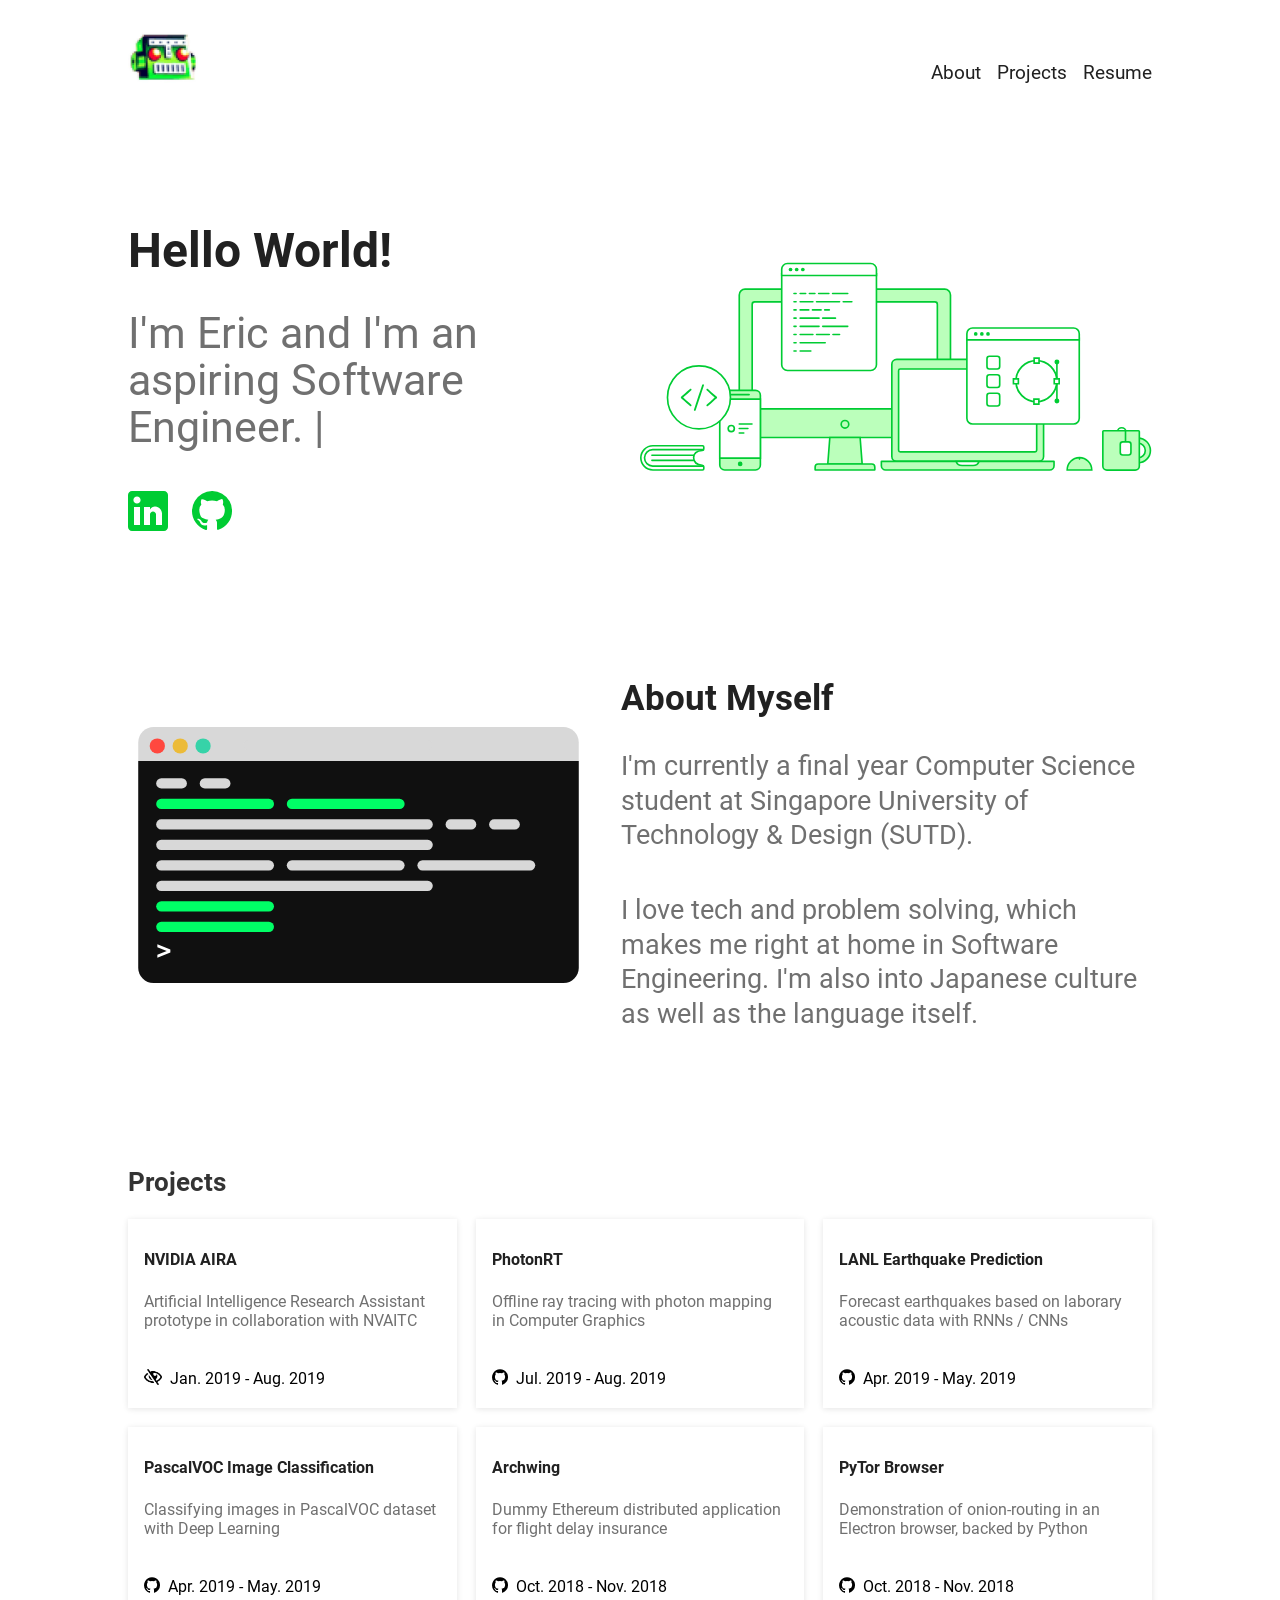
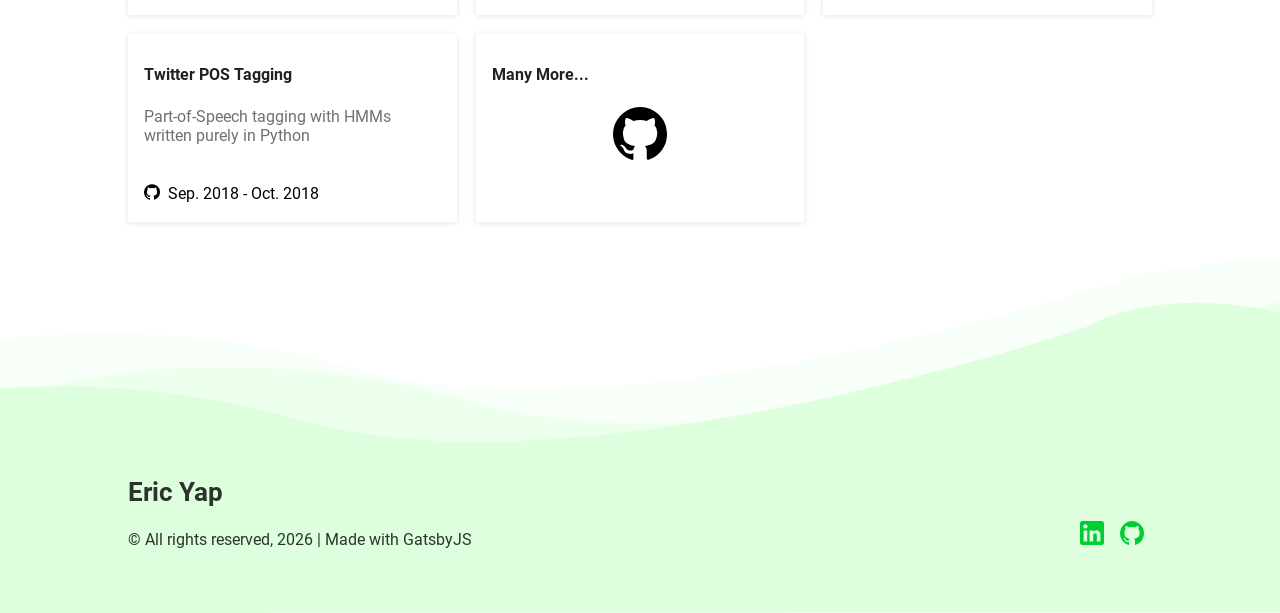
==== index.html @ ba94ebbd "Updates" ====
<!DOCTYPE html><html lang="en"><head><meta charSet="utf-8"/><meta http-equiv="x-ua-compatible" content="ie=edge"/><meta name="viewport" content="width=device-width, initial-scale=1, shrink-to-fit=no"/><style data-href="/commons.ebdae25c0e21c38cb0d7.css">@font-face{font-family:Roboto;font-style:normal;font-display:fallback;font-weight:400;src:url(/static/roboto-v18-latin-regular-68889c246da2739681c1065d15a1ab0b.eot);src:local("Roboto"),local("Roboto-Regular"),url(/static/roboto-v18-latin-regular-68889c246da2739681c1065d15a1ab0b.eot?#iefix) format("embedded-opentype"),url(/static/roboto-v18-latin-regular-5d4aeb4e5f5ef754e307d7ffaef688bd.woff2) format("woff2"),url(/static/roboto-v18-latin-regular-bafb105baeb22d965c70fe52ba6b49d9.woff) format("woff"),url(/static/roboto-v18-latin-regular-372d0cc3288fe8e97df49742baefce90.ttf) format("truetype"),url(/static/roboto-v18-latin-regular-8681f434273fd6a267b1a16a035c5f79.svg#Roboto) format("svg")}@font-face{font-family:Roboto;font-style:normal;font-display:fallback;font-weight:700;src:url(/static/roboto-v18-latin-700-376e0950b361fbd3b09508031f498de5.eot);src:local("Roboto Bold"),local("Roboto-Bold"),url(/static/roboto-v18-latin-700-376e0950b361fbd3b09508031f498de5.eot?#iefix) format("embedded-opentype"),url(/static/roboto-v18-latin-700-037d830416495def72b7881024c14b7b.woff2) format("woff2"),url(/static/roboto-v18-latin-700-cf6613d1adf490972c557a8e318e0868.woff) format("woff"),url(/static/roboto-v18-latin-700-cae5027f600d2a0d88ac309655618e31.ttf) format("truetype"),url(/static/roboto-v18-latin-700-57888be7f3e68a7050452ea3157cf4de.svg#Roboto) format("svg")}</style><meta name="generator" content="Gatsby 2.16.1"/><title data-react-helmet="true">ericywl | Eric Yap</title><meta data-react-helmet="true" name="description" content="Welcome to ericywl&#x27;s portfolio."/><meta data-react-helmet="true" property="og:title" content="ericywl"/><meta data-react-helmet="true" property="og:description" content="Welcome to ericywl&#x27;s portfolio."/><meta data-react-helmet="true" property="og:type" content="website"/><meta data-react-helmet="true" name="twitter:card" content="summary"/><meta data-react-helmet="true" name="twitter:creator" content="ericywl"/><meta data-react-helmet="true" name="twitter:title" content="ericywl"/><meta data-react-helmet="true" name="twitter:description" content="Welcome to ericywl&#x27;s portfolio."/><link rel="shortcut icon" href="/icons/icon-48x48.png?v=e09c8bf06130d2a897b3265abaf841e2"/><link rel="manifest" href="/manifest.webmanifest"/><meta name="theme-color" content="#663399"/><link rel="apple-touch-icon" sizes="48x48" href="/icons/icon-48x48.png?v=e09c8bf06130d2a897b3265abaf841e2"/><link rel="apple-touch-icon" sizes="72x72" href="/icons/icon-72x72.png?v=e09c8bf06130d2a897b3265abaf841e2"/><link rel="apple-touch-icon" sizes="96x96" href="/icons/icon-96x96.png?v=e09c8bf06130d2a897b3265abaf841e2"/><link rel="apple-touch-icon" sizes="144x144" href="/icons/icon-144x144.png?v=e09c8bf06130d2a897b3265abaf841e2"/><link rel="apple-touch-icon" sizes="192x192" href="/icons/icon-192x192.png?v=e09c8bf06130d2a897b3265abaf841e2"/><link rel="apple-touch-icon" sizes="256x256" href="/icons/icon-256x256.png?v=e09c8bf06130d2a897b3265abaf841e2"/><link rel="apple-touch-icon" sizes="384x384" href="/icons/icon-384x384.png?v=e09c8bf06130d2a897b3265abaf841e2"/><link rel="apple-touch-icon" sizes="512x512" href="/icons/icon-512x512.png?v=e09c8bf06130d2a897b3265abaf841e2"/><link as="script" rel="preload" href="/webpack-runtime-102d8278babadf389ff9.js"/><link as="script" rel="preload" href="/app-28540cb375fe91ca72fa.js"/><link as="script" rel="preload" href="/commons-8a5cb7ff3d4fff8e2d2b.js"/><link as="script" rel="preload" href="/component---src-pages-index-js-ff6c4811fb8a6acda4af.js"/><link as="fetch" rel="preload" href="/page-data/index/page-data.json" crossorigin="anonymous"/></head><body><noscript id="gatsby-noscript">This app works best with JavaScript enabled.</noscript><div id="___gatsby"><div style="outline:none" tabindex="-1" role="group" id="gatsby-focus-wrapper"><div class="sc-bwzfXH xQRDH"><div class="sc-bxivhb KOyPd sc-htpNat gcOxHz"><a aria-current="page" class="" href="/"><img src="/static/robot-072c850fa558d850d62f8fb6aac1b13a.png" width="70px" alt="Icon"/></a><div class="sc-bdVaJa dGfGoS"><a href="#about">About</a><a href="#projects">Projects</a><a href="/ericywl_resume.pdf" target="_blank" rel="noopener noreferrer">Resume</a></div></div></div><div class="sc-bxivhb KOyPd sc-htoDjs fQKOZM"><div class="sc-dnqmqq hFXwZc"><h1>Hello World<!-- -->!</h1><h4>I&#x27;m <!-- -->Eric<!-- --> and I&#x27;m <!-- -->an aspiring Software Engineer<!-- -->. <span>|</span></h4><div class="sc-gZMcBi bSTUcb"><a href="https://linkedin.com/in/ericywl" target="_blank" rel="noopener noreferrer"><img src="/icons/linkedin.svg" width="40" alt="LinkedIn"/></a><a href="https://github.com/ericywl" target="_blank" rel="noopener noreferrer"><img src="/icons/github.svg" width="40" alt="GitHub"/></a></div></div><div class="sc-iwsKbI kBGBwt"><img src="/static/hero-d9251480928434b900ad64a496071863.svg" alt="Hello World"/></div></div><div id="about" class="sc-bxivhb KOyPd sc-gqjmRU ekCFaj"><div class="sc-jTzLTM jkLWvF"><img src="[data-uri]" alt="About"/></div><div class="sc-VigVT eaJbfy"><h2>About Myself</h2><p id="0">I&#x27;m currently a final year Computer Science student at Singapore University of Technology &amp; Design (SUTD).</p><p id="1">I love tech and problem solving, which makes me right at home in Software Engineering. I&#x27;m also into Japanese culture as well as the language itself.</p></div></div><div id="projects" class="sc-bxivhb KOyPd sc-fjdhpX hUuZUE"><h2>Projects</h2><div class="sc-jzJRlG cdifBO"><div class="sc-cSHVUG kLfeyj"><div class="sc-kAzzGY hwAVDl"><div class="sc-chPdSV ihRsVJ"><h4>NVIDIA AIRA</h4><p>Artificial Intelligence Research Assistant prototype in collaboration with NVAITC</p></div><div class="sc-kgoBCf iblbUd"><div><img width="18px" height="16px" src="/static/slash-d069a7255528adf462497e4a15ea8e1b.png" alt="Not available"/><span>Jan. 2019 - Aug. 2019</span></div></div></div></div><a href="https://github.com/ericywl/ray-tracer" target="_blank" rel="noopener noreferrer" class="sc-cSHVUG kLfeyj"><div class="sc-kAzzGY hwAVDl"><div class="sc-chPdSV ihRsVJ"><h4>PhotonRT</h4><p>Offline ray tracing with photon mapping in Computer Graphics</p></div><div class="sc-kgoBCf iblbUd"><div><img width="16px" height="16px" src="[data-uri]" alt="PhotonRT"/><span>Jul. 2019 - Aug. 2019</span></div></div></div></a><a href="https://github.com/ericywl/lanl-gui" target="_blank" rel="noopener noreferrer" class="sc-cSHVUG kLfeyj"><div class="sc-kAzzGY hwAVDl"><div class="sc-chPdSV ihRsVJ"><h4>LANL Earthquake Prediction</h4><p>Forecast earthquakes based on laborary acoustic data with RNNs / CNNs</p></div><div class="sc-kgoBCf iblbUd"><div><img width="16px" height="16px" src="[data-uri]" alt="LANL Earthquake Prediction"/><span>Apr. 2019 - May. 2019</span></div></div></div></a><a href="https://github.com/ericywl/lanl-pred" target="_blank" rel="noopener noreferrer" class="sc-cSHVUG kLfeyj"><div class="sc-kAzzGY hwAVDl"><div class="sc-chPdSV ihRsVJ"><h4>PascalVOC Image Classification</h4><p>Classifying images in PascalVOC dataset with Deep Learning</p></div><div class="sc-kgoBCf iblbUd"><div><img width="16px" height="16px" src="[data-uri]" alt="PascalVOC Image Classification"/><span>Apr. 2019 - May. 2019</span></div></div></div></a><a href="https://github.com/causztic/archwing" target="_blank" rel="noopener noreferrer" class="sc-cSHVUG kLfeyj"><div class="sc-kAzzGY hwAVDl"><div class="sc-chPdSV ihRsVJ"><h4>Archwing</h4><p>Dummy Ethereum distributed application for flight delay insurance</p></div><div class="sc-kgoBCf iblbUd"><div><img width="16px" height="16px" src="[data-uri]" alt="Archwing"/><span>Oct. 2018 - Nov. 2018</span></div></div></div></a><a href="https://github.com/causztic/pytor-browser" target="_blank" rel="noopener noreferrer" class="sc-cSHVUG kLfeyj"><div class="sc-kAzzGY hwAVDl"><div class="sc-chPdSV ihRsVJ"><h4>PyTor Browser</h4><p>Demonstration of onion-routing in an Electron browser, backed by Python</p></div><div class="sc-kgoBCf iblbUd"><div><img width="16px" height="16px" src="[data-uri]" alt="PyTor Browser"/><span>Oct. 2018 - Nov. 2018</span></div></div></div></a><a href="https://github.com/ericywl/hmm-pos-tag" target="_blank" rel="noopener noreferrer" class="sc-cSHVUG kLfeyj"><div class="sc-kAzzGY hwAVDl"><div class="sc-chPdSV ihRsVJ"><h4>Twitter POS Tagging</h4><p>Part-of-Speech tagging with HMMs written purely in Python</p></div><div class="sc-kgoBCf iblbUd"><div><img width="16px" height="16px" src="[data-uri]" alt="Twitter POS Tagging"/><span>Sep. 2018 - Oct. 2018</span></div></div></div></a><a href="https://github.com/ericywl" target="_blank" rel="noopener noreferrer" class="sc-cSHVUG kLfeyj"><div class="sc-kAzzGY hwAVDl"><div class="sc-chPdSV ihRsVJ"><h4>Many More...</h4><div style="width:54px;margin:auto"><img src="[data-uri]" alt="Many more at GitHub"/></div></div></div></a></div></div><div class="sc-ifAKCX idFSpm"><div class="sc-bxivhb KOyPd sc-EHOje cnSYZS"><div class="sc-gzVnrw bVysae"><h2>Eric Yap</h2><span>© All rights reserved, <!-- -->2019<!-- --> | Made with GatsbyJS</span></div><div class="sc-bZQynM bGniFE"><a href="https://linkedin.com/in/ericywl" target="_blank" rel="noopener noreferrer"><img src="/icons/linkedin.svg" width="24" alt="LinkedIn"/></a><a href="https://github.com/ericywl" target="_blank" rel="noopener noreferrer"><img src="/icons/github.svg" width="24" alt="GitHub"/></a></div></div></div></div></div><script id="gatsby-script-loader">/*<![CDATA[*/window.pagePath="/";window.webpackCompilationHash="f2a9d0865bfe11e7599d";/*]]>*/</script><script id="gatsby-chunk-mapping">/*<![CDATA[*/window.___chunkMapping={"app":["/app-28540cb375fe91ca72fa.js"],"component---src-pages-404-js":["/component---src-pages-404-js-370c89fe91b42b465c22.js"],"component---src-pages-index-js":["/component---src-pages-index-js-ff6c4811fb8a6acda4af.js"]};/*]]>*/</script><script src="/component---src-pages-index-js-ff6c4811fb8a6acda4af.js" async=""></script><script src="/commons-8a5cb7ff3d4fff8e2d2b.js" async=""></script><script src="/app-28540cb375fe91ca72fa.js" async=""></script><script src="/webpack-runtime-102d8278babadf389ff9.js" async=""></script></body></html>
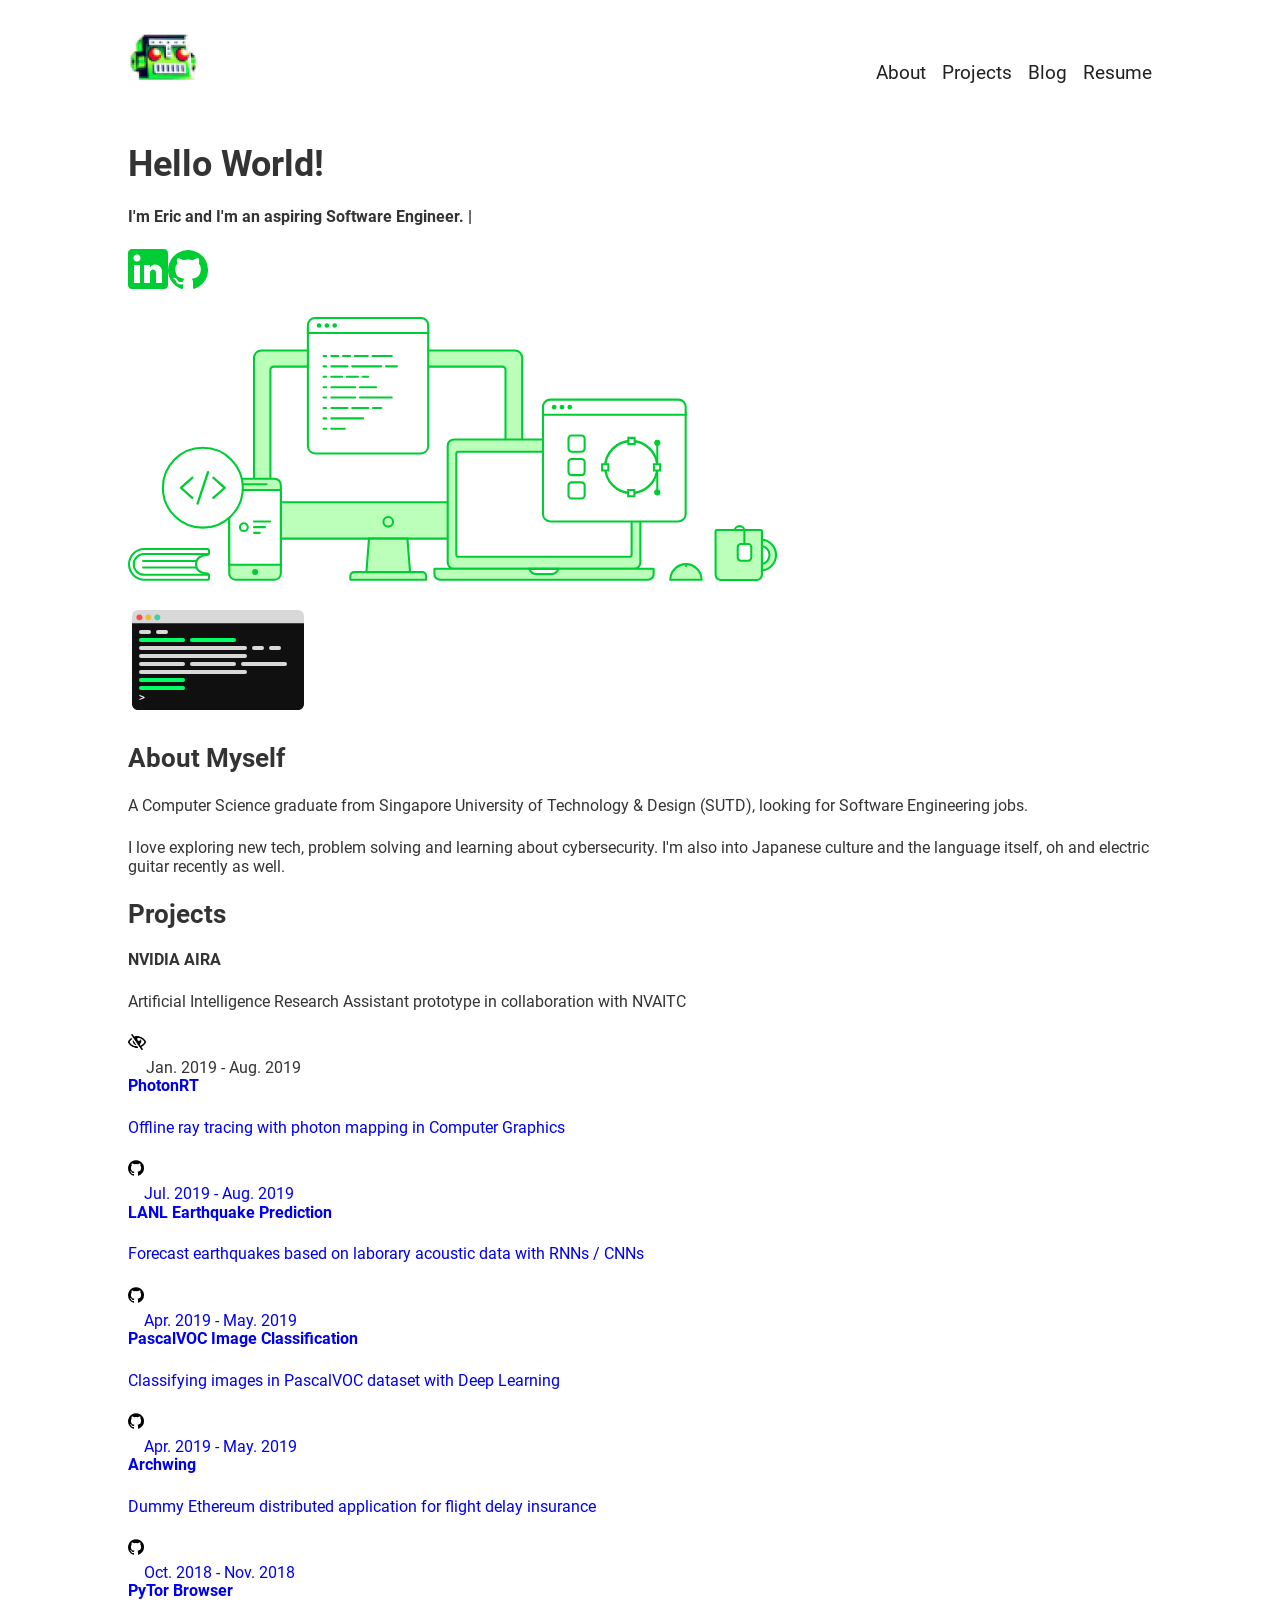
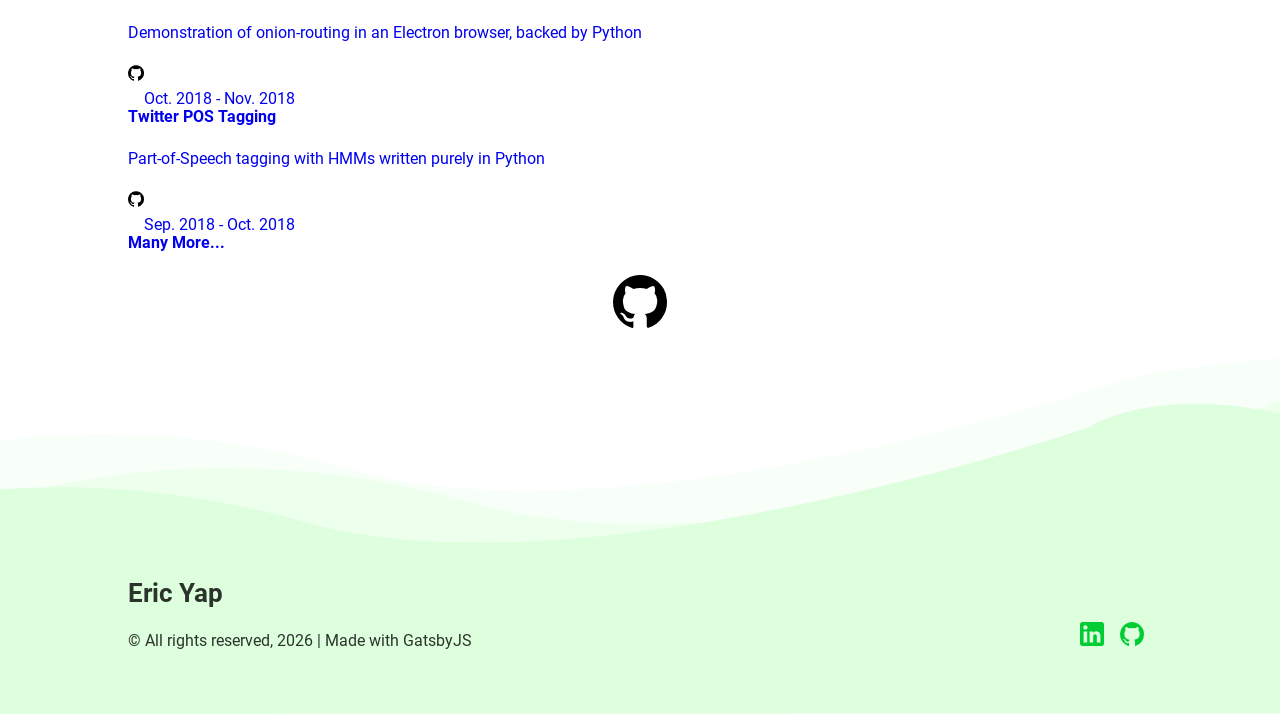
==== commit 736c855c: "Updates" ====
--- a/index.html
+++ b/index.html
@@ -1 +1 @@
-<!DOCTYPE html><html lang="en"><head><meta charSet="utf-8"/><meta http-equiv="x-ua-compatible" content="ie=edge"/><meta name="viewport" content="width=device-width, initial-scale=1, shrink-to-fit=no"/><style data-href="/commons.ebdae25c0e21c38cb0d7.css">@font-face{font-family:Roboto;font-style:normal;font-display:fallback;font-weight:400;src:url(/static/roboto-v18-latin-regular-68889c246da2739681c1065d15a1ab0b.eot);src:local("Roboto"),local("Roboto-Regular"),url(/static/roboto-v18-latin-regular-68889c246da2739681c1065d15a1ab0b.eot?#iefix) format("embedded-opentype"),url(/static/roboto-v18-latin-regular-5d4aeb4e5f5ef754e307d7ffaef688bd.woff2) format("woff2"),url(/static/roboto-v18-latin-regular-bafb105baeb22d965c70fe52ba6b49d9.woff) format("woff"),url(/static/roboto-v18-latin-regular-372d0cc3288fe8e97df49742baefce90.ttf) format("truetype"),url(/static/roboto-v18-latin-regular-8681f434273fd6a267b1a16a035c5f79.svg#Roboto) format("svg")}@font-face{font-family:Roboto;font-style:normal;font-display:fallback;font-weight:700;src:url(/static/roboto-v18-latin-700-376e0950b361fbd3b09508031f498de5.eot);src:local("Roboto Bold"),local("Roboto-Bold"),url(/static/roboto-v18-latin-700-376e0950b361fbd3b09508031f498de5.eot?#iefix) format("embedded-opentype"),url(/static/roboto-v18-latin-700-037d830416495def72b7881024c14b7b.woff2) format("woff2"),url(/static/roboto-v18-latin-700-cf6613d1adf490972c557a8e318e0868.woff) format("woff"),url(/static/roboto-v18-latin-700-cae5027f600d2a0d88ac309655618e31.ttf) format("truetype"),url(/static/roboto-v18-latin-700-57888be7f3e68a7050452ea3157cf4de.svg#Roboto) format("svg")}</style><meta name="generator" content="Gatsby 2.16.1"/><title data-react-helmet="true">ericywl | Eric Yap</title><meta data-react-helmet="true" name="description" content="Welcome to ericywl&#x27;s portfolio."/><meta data-react-helmet="true" property="og:title" content="ericywl"/><meta data-react-helmet="true" property="og:description" content="Welcome to ericywl&#x27;s portfolio."/><meta data-react-helmet="true" property="og:type" content="website"/><meta data-react-helmet="true" name="twitter:card" content="summary"/><meta data-react-helmet="true" name="twitter:creator" content="ericywl"/><meta data-react-helmet="true" name="twitter:title" content="ericywl"/><meta data-react-helmet="true" name="twitter:description" content="Welcome to ericywl&#x27;s portfolio."/><link rel="shortcut icon" href="/icons/icon-48x48.png?v=e09c8bf06130d2a897b3265abaf841e2"/><link rel="manifest" href="/manifest.webmanifest"/><meta name="theme-color" content="#663399"/><link rel="apple-touch-icon" sizes="48x48" href="/icons/icon-48x48.png?v=e09c8bf06130d2a897b3265abaf841e2"/><link rel="apple-touch-icon" sizes="72x72" href="/icons/icon-72x72.png?v=e09c8bf06130d2a897b3265abaf841e2"/><link rel="apple-touch-icon" sizes="96x96" href="/icons/icon-96x96.png?v=e09c8bf06130d2a897b3265abaf841e2"/><link rel="apple-touch-icon" sizes="144x144" href="/icons/icon-144x144.png?v=e09c8bf06130d2a897b3265abaf841e2"/><link rel="apple-touch-icon" sizes="192x192" href="/icons/icon-192x192.png?v=e09c8bf06130d2a897b3265abaf841e2"/><link rel="apple-touch-icon" sizes="256x256" href="/icons/icon-256x256.png?v=e09c8bf06130d2a897b3265abaf841e2"/><link rel="apple-touch-icon" sizes="384x384" href="/icons/icon-384x384.png?v=e09c8bf06130d2a897b3265abaf841e2"/><link rel="apple-touch-icon" sizes="512x512" href="/icons/icon-512x512.png?v=e09c8bf06130d2a897b3265abaf841e2"/><link as="script" rel="preload" href="/webpack-runtime-102d8278babadf389ff9.js"/><link as="script" rel="preload" href="/app-28540cb375fe91ca72fa.js"/><link as="script" rel="preload" href="/commons-8a5cb7ff3d4fff8e2d2b.js"/><link as="script" rel="preload" href="/component---src-pages-index-js-ff6c4811fb8a6acda4af.js"/><link as="fetch" rel="preload" href="/page-data/index/page-data.json" crossorigin="anonymous"/></head><body><noscript id="gatsby-noscript">This app works best with JavaScript enabled.</noscript><div id="___gatsby"><div style="outline:none" tabindex="-1" role="group" id="gatsby-focus-wrapper"><div class="sc-bwzfXH xQRDH"><div class="sc-bxivhb KOyPd sc-htpNat gcOxHz"><a aria-current="page" class="" href="/"><img src="/static/robot-072c850fa558d850d62f8fb6aac1b13a.png" width="70px" alt="Icon"/></a><div class="sc-bdVaJa dGfGoS"><a href="#about">About</a><a href="#projects">Projects</a><a href="/ericywl_resume.pdf" target="_blank" rel="noopener noreferrer">Resume</a></div></div></div><div class="sc-bxivhb KOyPd sc-htoDjs fQKOZM"><div class="sc-dnqmqq hFXwZc"><h1>Hello World<!-- -->!</h1><h4>I&#x27;m <!-- -->Eric<!-- --> and I&#x27;m <!-- -->an aspiring Software Engineer<!-- -->. <span>|</span></h4><div class="sc-gZMcBi bSTUcb"><a href="https://linkedin.com/in/ericywl" target="_blank" rel="noopener noreferrer"><img src="/icons/linkedin.svg" width="40" alt="LinkedIn"/></a><a href="https://github.com/ericywl" target="_blank" rel="noopener noreferrer"><img src="/icons/github.svg" width="40" alt="GitHub"/></a></div></div><div class="sc-iwsKbI kBGBwt"><img src="/static/hero-d9251480928434b900ad64a496071863.svg" alt="Hello World"/></div></div><div id="about" class="sc-bxivhb KOyPd sc-gqjmRU ekCFaj"><div class="sc-jTzLTM jkLWvF"><img src="[data-uri]" alt="About"/></div><div class="sc-VigVT eaJbfy"><h2>About Myself</h2><p id="0">I&#x27;m currently a final year Computer Science student at Singapore University of Technology &amp; Design (SUTD).</p><p id="1">I love tech and problem solving, which makes me right at home in Software Engineering. I&#x27;m also into Japanese culture as well as the language itself.</p></div></div><div id="projects" class="sc-bxivhb KOyPd sc-fjdhpX hUuZUE"><h2>Projects</h2><div class="sc-jzJRlG cdifBO"><div class="sc-cSHVUG kLfeyj"><div class="sc-kAzzGY hwAVDl"><div class="sc-chPdSV ihRsVJ"><h4>NVIDIA AIRA</h4><p>Artificial Intelligence Research Assistant prototype in collaboration with NVAITC</p></div><div class="sc-kgoBCf iblbUd"><div><img width="18px" height="16px" src="/static/slash-d069a7255528adf462497e4a15ea8e1b.png" alt="Not available"/><span>Jan. 2019 - Aug. 2019</span></div></div></div></div><a href="https://github.com/ericywl/ray-tracer" target="_blank" rel="noopener noreferrer" class="sc-cSHVUG kLfeyj"><div class="sc-kAzzGY hwAVDl"><div class="sc-chPdSV ihRsVJ"><h4>PhotonRT</h4><p>Offline ray tracing with photon mapping in Computer Graphics</p></div><div class="sc-kgoBCf iblbUd"><div><img width="16px" height="16px" src="[data-uri]" alt="PhotonRT"/><span>Jul. 2019 - Aug. 2019</span></div></div></div></a><a href="https://github.com/ericywl/lanl-gui" target="_blank" rel="noopener noreferrer" class="sc-cSHVUG kLfeyj"><div class="sc-kAzzGY hwAVDl"><div class="sc-chPdSV ihRsVJ"><h4>LANL Earthquake Prediction</h4><p>Forecast earthquakes based on laborary acoustic data with RNNs / CNNs</p></div><div class="sc-kgoBCf iblbUd"><div><img width="16px" height="16px" src="[data-uri]" alt="LANL Earthquake Prediction"/><span>Apr. 2019 - May. 2019</span></div></div></div></a><a href="https://github.com/ericywl/lanl-pred" target="_blank" rel="noopener noreferrer" class="sc-cSHVUG kLfeyj"><div class="sc-kAzzGY hwAVDl"><div class="sc-chPdSV ihRsVJ"><h4>PascalVOC Image Classification</h4><p>Classifying images in PascalVOC dataset with Deep Learning</p></div><div class="sc-kgoBCf iblbUd"><div><img width="16px" height="16px" src="[data-uri]" alt="PascalVOC Image Classification"/><span>Apr. 2019 - May. 2019</span></div></div></div></a><a href="https://github.com/causztic/archwing" target="_blank" rel="noopener noreferrer" class="sc-cSHVUG kLfeyj"><div class="sc-kAzzGY hwAVDl"><div class="sc-chPdSV ihRsVJ"><h4>Archwing</h4><p>Dummy Ethereum distributed application for flight delay insurance</p></div><div class="sc-kgoBCf iblbUd"><div><img width="16px" height="16px" src="[data-uri]" alt="Archwing"/><span>Oct. 2018 - Nov. 2018</span></div></div></div></a><a href="https://github.com/causztic/pytor-browser" target="_blank" rel="noopener noreferrer" class="sc-cSHVUG kLfeyj"><div class="sc-kAzzGY hwAVDl"><div class="sc-chPdSV ihRsVJ"><h4>PyTor Browser</h4><p>Demonstration of onion-routing in an Electron browser, backed by Python</p></div><div class="sc-kgoBCf iblbUd"><div><img width="16px" height="16px" src="[data-uri]" alt="PyTor Browser"/><span>Oct. 2018 - Nov. 2018</span></div></div></div></a><a href="https://github.com/ericywl/hmm-pos-tag" target="_blank" rel="noopener noreferrer" class="sc-cSHVUG kLfeyj"><div class="sc-kAzzGY hwAVDl"><div class="sc-chPdSV ihRsVJ"><h4>Twitter POS Tagging</h4><p>Part-of-Speech tagging with HMMs written purely in Python</p></div><div class="sc-kgoBCf iblbUd"><div><img width="16px" height="16px" src="[data-uri]" alt="Twitter POS Tagging"/><span>Sep. 2018 - Oct. 2018</span></div></div></div></a><a href="https://github.com/ericywl" target="_blank" rel="noopener noreferrer" class="sc-cSHVUG kLfeyj"><div class="sc-kAzzGY hwAVDl"><div class="sc-chPdSV ihRsVJ"><h4>Many More...</h4><div style="width:54px;margin:auto"><img src="[data-uri]" alt="Many more at GitHub"/></div></div></div></a></div></div><div class="sc-ifAKCX idFSpm"><div class="sc-bxivhb KOyPd sc-EHOje cnSYZS"><div class="sc-gzVnrw bVysae"><h2>Eric Yap</h2><span>© All rights reserved, <!-- -->2019<!-- --> | Made with GatsbyJS</span></div><div class="sc-bZQynM bGniFE"><a href="https://linkedin.com/in/ericywl" target="_blank" rel="noopener noreferrer"><img src="/icons/linkedin.svg" width="24" alt="LinkedIn"/></a><a href="https://github.com/ericywl" target="_blank" rel="noopener noreferrer"><img src="/icons/github.svg" width="24" alt="GitHub"/></a></div></div></div></div></div><script id="gatsby-script-loader">/*<![CDATA[*/window.pagePath="/";window.webpackCompilationHash="f2a9d0865bfe11e7599d";/*]]>*/</script><script id="gatsby-chunk-mapping">/*<![CDATA[*/window.___chunkMapping={"app":["/app-28540cb375fe91ca72fa.js"],"component---src-pages-404-js":["/component---src-pages-404-js-370c89fe91b42b465c22.js"],"component---src-pages-index-js":["/component---src-pages-index-js-ff6c4811fb8a6acda4af.js"]};/*]]>*/</script><script src="/component---src-pages-index-js-ff6c4811fb8a6acda4af.js" async=""></script><script src="/commons-8a5cb7ff3d4fff8e2d2b.js" async=""></script><script src="/app-28540cb375fe91ca72fa.js" async=""></script><script src="/webpack-runtime-102d8278babadf389ff9.js" async=""></script></body></html>+<!DOCTYPE html><html lang="en"><head><meta charSet="utf-8"/><meta http-equiv="x-ua-compatible" content="ie=edge"/><meta name="viewport" content="width=device-width, initial-scale=1, shrink-to-fit=no"/><style data-href="/commons.ebdae25c0e21c38cb0d7.css">@font-face{font-family:Roboto;font-style:normal;font-display:fallback;font-weight:400;src:url(/static/roboto-v18-latin-regular-68889c246da2739681c1065d15a1ab0b.eot);src:local("Roboto"),local("Roboto-Regular"),url(/static/roboto-v18-latin-regular-68889c246da2739681c1065d15a1ab0b.eot?#iefix) format("embedded-opentype"),url(/static/roboto-v18-latin-regular-5d4aeb4e5f5ef754e307d7ffaef688bd.woff2) format("woff2"),url(/static/roboto-v18-latin-regular-bafb105baeb22d965c70fe52ba6b49d9.woff) format("woff"),url(/static/roboto-v18-latin-regular-372d0cc3288fe8e97df49742baefce90.ttf) format("truetype"),url(/static/roboto-v18-latin-regular-8681f434273fd6a267b1a16a035c5f79.svg#Roboto) format("svg")}@font-face{font-family:Roboto;font-style:normal;font-display:fallback;font-weight:700;src:url(/static/roboto-v18-latin-700-376e0950b361fbd3b09508031f498de5.eot);src:local("Roboto Bold"),local("Roboto-Bold"),url(/static/roboto-v18-latin-700-376e0950b361fbd3b09508031f498de5.eot?#iefix) format("embedded-opentype"),url(/static/roboto-v18-latin-700-037d830416495def72b7881024c14b7b.woff2) format("woff2"),url(/static/roboto-v18-latin-700-cf6613d1adf490972c557a8e318e0868.woff) format("woff"),url(/static/roboto-v18-latin-700-cae5027f600d2a0d88ac309655618e31.ttf) format("truetype"),url(/static/roboto-v18-latin-700-57888be7f3e68a7050452ea3157cf4de.svg#Roboto) format("svg")}</style><meta name="generator" content="Gatsby 2.16.1"/><title data-react-helmet="true">ericywl | Eric Yap</title><meta data-react-helmet="true" name="description" content="Welcome to ericywl&#x27;s portfolio."/><meta data-react-helmet="true" property="og:title" content="ericywl"/><meta data-react-helmet="true" property="og:description" content="Welcome to ericywl&#x27;s portfolio."/><meta data-react-helmet="true" property="og:type" content="website"/><meta data-react-helmet="true" name="twitter:card" content="summary"/><meta data-react-helmet="true" name="twitter:creator" content="ericywl"/><meta data-react-helmet="true" name="twitter:title" content="ericywl"/><meta data-react-helmet="true" name="twitter:description" content="Welcome to ericywl&#x27;s portfolio."/><link rel="shortcut icon" href="/icons/icon-48x48.png?v=e09c8bf06130d2a897b3265abaf841e2"/><link rel="manifest" href="/manifest.webmanifest"/><meta name="theme-color" content="#663399"/><link rel="apple-touch-icon" sizes="48x48" href="/icons/icon-48x48.png?v=e09c8bf06130d2a897b3265abaf841e2"/><link rel="apple-touch-icon" sizes="72x72" href="/icons/icon-72x72.png?v=e09c8bf06130d2a897b3265abaf841e2"/><link rel="apple-touch-icon" sizes="96x96" href="/icons/icon-96x96.png?v=e09c8bf06130d2a897b3265abaf841e2"/><link rel="apple-touch-icon" sizes="144x144" href="/icons/icon-144x144.png?v=e09c8bf06130d2a897b3265abaf841e2"/><link rel="apple-touch-icon" sizes="192x192" href="/icons/icon-192x192.png?v=e09c8bf06130d2a897b3265abaf841e2"/><link rel="apple-touch-icon" sizes="256x256" href="/icons/icon-256x256.png?v=e09c8bf06130d2a897b3265abaf841e2"/><link rel="apple-touch-icon" sizes="384x384" href="/icons/icon-384x384.png?v=e09c8bf06130d2a897b3265abaf841e2"/><link rel="apple-touch-icon" sizes="512x512" href="/icons/icon-512x512.png?v=e09c8bf06130d2a897b3265abaf841e2"/><link as="script" rel="preload" href="/webpack-runtime-927fa73fde6980d88a53.js"/><link as="script" rel="preload" href="/app-06906fc20196cdff2e8d.js"/><link as="script" rel="preload" href="/commons-757e940ae94d4e9a2395.js"/><link as="script" rel="preload" href="/component---src-pages-index-js-26c7d4dc5f1e0b84ba21.js"/><link as="fetch" rel="preload" href="/page-data/index/page-data.json" crossorigin="anonymous"/></head><body><noscript id="gatsby-noscript">This app works best with JavaScript enabled.</noscript><div id="___gatsby"><div style="outline:none" tabindex="-1" role="group" id="gatsby-focus-wrapper"><div class="sc-bdVaJa hCWfrK"><div class="sc-htpNat byqpMq"><div class="sc-ifAKCX hvYbZO sc-bxivhb hkbWSW"><a aria-current="page" class="" href="/"><img src="/static/robot-072c850fa558d850d62f8fb6aac1b13a.png" width="70px" alt="Icon"/></a><div class="sc-bwzfXH hrnKiS"><a href="#about">About</a><a href="#projects">Projects</a><a href="/blog">Blog</a><a href="/ericywl_resume.pdf" target="_blank" rel="noopener noreferrer">Resume</a></div></div></div><div class="sc-ifAKCX hvYbZO sc-fjdhpX dUVBnH"><div class="sc-jzJRlG XeaLe"><h1>Hello World<!-- -->!</h1><h4>I&#x27;m <!-- -->Eric<!-- --> and I&#x27;m <!-- -->an aspiring Software Engineer<!-- -->. <span>|</span></h4><div class="sc-kAzzGY glniGM"><a href="https://linkedin.com/in/ericywl" target="_blank" rel="noopener noreferrer"><img src="/icons/linkedin.svg" width="40" alt="LinkedIn"/></a><a href="https://github.com/ericywl" target="_blank" rel="noopener noreferrer"><img src="/icons/github.svg" width="40" alt="GitHub"/></a></div></div><div class="sc-cSHVUG hfFcrz"><img src="/static/hero-d9251480928434b900ad64a496071863.svg" alt="Hello World"/></div></div><div id="about" class="sc-ifAKCX hvYbZO sc-chPdSV eEIuIS"><div class="sc-kGXeez Mhkfo"><img src="[data-uri]" alt="About"/></div><div class="sc-kgoBCf eiykSl"><h2>About Myself</h2><p id="0">A Computer Science graduate from Singapore University of Technology &amp; Design (SUTD), looking for Software Engineering jobs.</p><p id="1">I love exploring new tech, problem solving and learning about cybersecurity. I&#x27;m also into Japanese culture and the language itself, oh and electric guitar recently as well.</p></div></div><div id="projects" class="sc-ifAKCX hvYbZO sc-kpOJdX cwshos"><h2>Projects</h2><div class="sc-dxgOiQ gsAuPr"><div class="sc-ckVGcZ eMWVQg"><div class="sc-jKJlTe gUbsYb"><div class="sc-eNQAEJ cLYxXI"><h4>NVIDIA AIRA</h4><p>Artificial Intelligence Research Assistant prototype in collaboration with NVAITC</p></div><div class="sc-hMqMXs cDKbvf"><div><img width="18px" height="16px" src="/static/slash-d069a7255528adf462497e4a15ea8e1b.png" alt="Not available"/><span>Jan. 2019 - Aug. 2019</span></div></div></div></div><a href="https://github.com/ericywl/ray-tracer" target="_blank" rel="noopener noreferrer" class="sc-ckVGcZ eMWVQg"><div class="sc-jKJlTe gUbsYb"><div class="sc-eNQAEJ cLYxXI"><h4>PhotonRT</h4><p>Offline ray tracing with photon mapping in Computer Graphics</p></div><div class="sc-hMqMXs cDKbvf"><div><img width="16px" height="16px" src="[data-uri]" alt="PhotonRT"/><span>Jul. 2019 - Aug. 2019</span></div></div></div></a><a href="https://github.com/ericywl/lanl-gui" target="_blank" rel="noopener noreferrer" class="sc-ckVGcZ eMWVQg"><div class="sc-jKJlTe gUbsYb"><div class="sc-eNQAEJ cLYxXI"><h4>LANL Earthquake Prediction</h4><p>Forecast earthquakes based on laborary acoustic data with RNNs / CNNs</p></div><div class="sc-hMqMXs cDKbvf"><div><img width="16px" height="16px" src="[data-uri]" alt="LANL Earthquake Prediction"/><span>Apr. 2019 - May. 2019</span></div></div></div></a><a href="https://github.com/ericywl/lanl-pred" target="_blank" rel="noopener noreferrer" class="sc-ckVGcZ eMWVQg"><div class="sc-jKJlTe gUbsYb"><div class="sc-eNQAEJ cLYxXI"><h4>PascalVOC Image Classification</h4><p>Classifying images in PascalVOC dataset with Deep Learning</p></div><div class="sc-hMqMXs cDKbvf"><div><img width="16px" height="16px" src="[data-uri]" alt="PascalVOC Image Classification"/><span>Apr. 2019 - May. 2019</span></div></div></div></a><a href="https://github.com/causztic/archwing" target="_blank" rel="noopener noreferrer" class="sc-ckVGcZ eMWVQg"><div class="sc-jKJlTe gUbsYb"><div class="sc-eNQAEJ cLYxXI"><h4>Archwing</h4><p>Dummy Ethereum distributed application for flight delay insurance</p></div><div class="sc-hMqMXs cDKbvf"><div><img width="16px" height="16px" src="[data-uri]" alt="Archwing"/><span>Oct. 2018 - Nov. 2018</span></div></div></div></a><a href="https://github.com/causztic/pytor-browser" target="_blank" rel="noopener noreferrer" class="sc-ckVGcZ eMWVQg"><div class="sc-jKJlTe gUbsYb"><div class="sc-eNQAEJ cLYxXI"><h4>PyTor Browser</h4><p>Demonstration of onion-routing in an Electron browser, backed by Python</p></div><div class="sc-hMqMXs cDKbvf"><div><img width="16px" height="16px" src="[data-uri]" alt="PyTor Browser"/><span>Oct. 2018 - Nov. 2018</span></div></div></div></a><a href="https://github.com/ericywl/hmm-pos-tag" target="_blank" rel="noopener noreferrer" class="sc-ckVGcZ eMWVQg"><div class="sc-jKJlTe gUbsYb"><div class="sc-eNQAEJ cLYxXI"><h4>Twitter POS Tagging</h4><p>Part-of-Speech tagging with HMMs written purely in Python</p></div><div class="sc-hMqMXs cDKbvf"><div><img width="16px" height="16px" src="[data-uri]" alt="Twitter POS Tagging"/><span>Sep. 2018 - Oct. 2018</span></div></div></div></a><a href="https://github.com/ericywl" target="_blank" rel="noopener noreferrer" class="sc-ckVGcZ eMWVQg"><div class="sc-jKJlTe gUbsYb"><div class="sc-eNQAEJ cLYxXI"><h4>Many More...</h4><div style="width:54px;margin:auto"><img src="[data-uri]" alt="Many more at GitHub"/></div></div></div></a></div></div><div class="sc-EHOje gQkWiK"><div class="sc-ifAKCX hvYbZO sc-bZQynM jNLmgC"><div class="sc-htoDjs fUXPpN"><h2>Eric Yap</h2><span>© All rights reserved, <!-- -->2019<!-- --> | Made with GatsbyJS</span></div><div class="sc-gzVnrw fOZCsO"><a href="https://linkedin.com/in/ericywl" target="_blank" rel="noopener noreferrer"><img src="/icons/linkedin.svg" width="24" alt="LinkedIn"/></a><a href="https://github.com/ericywl" target="_blank" rel="noopener noreferrer"><img src="/icons/github.svg" width="24" alt="GitHub"/></a></div></div></div></div></div></div><script id="gatsby-script-loader">/*<![CDATA[*/window.pagePath="/";window.webpackCompilationHash="6c815764774d994fe9d8";/*]]>*/</script><script id="gatsby-chunk-mapping">/*<![CDATA[*/window.___chunkMapping={"app":["/app-06906fc20196cdff2e8d.js"],"component---src-templates-post-index-js":["/component---src-templates-post-index-js-5d5c4dba3deeb104482e.js"],"component---src-pages-404-js":["/component---src-pages-404-js-6ac902eab5cad2c466ae.js"],"component---src-pages-blog-js":["/component---src-pages-blog-js-28906c5e01acf06ab12a.js"],"component---src-pages-index-js":["/component---src-pages-index-js-26c7d4dc5f1e0b84ba21.js"]};/*]]>*/</script><script src="/component---src-pages-index-js-26c7d4dc5f1e0b84ba21.js" async=""></script><script src="/commons-757e940ae94d4e9a2395.js" async=""></script><script src="/app-06906fc20196cdff2e8d.js" async=""></script><script src="/webpack-runtime-927fa73fde6980d88a53.js" async=""></script></body></html>
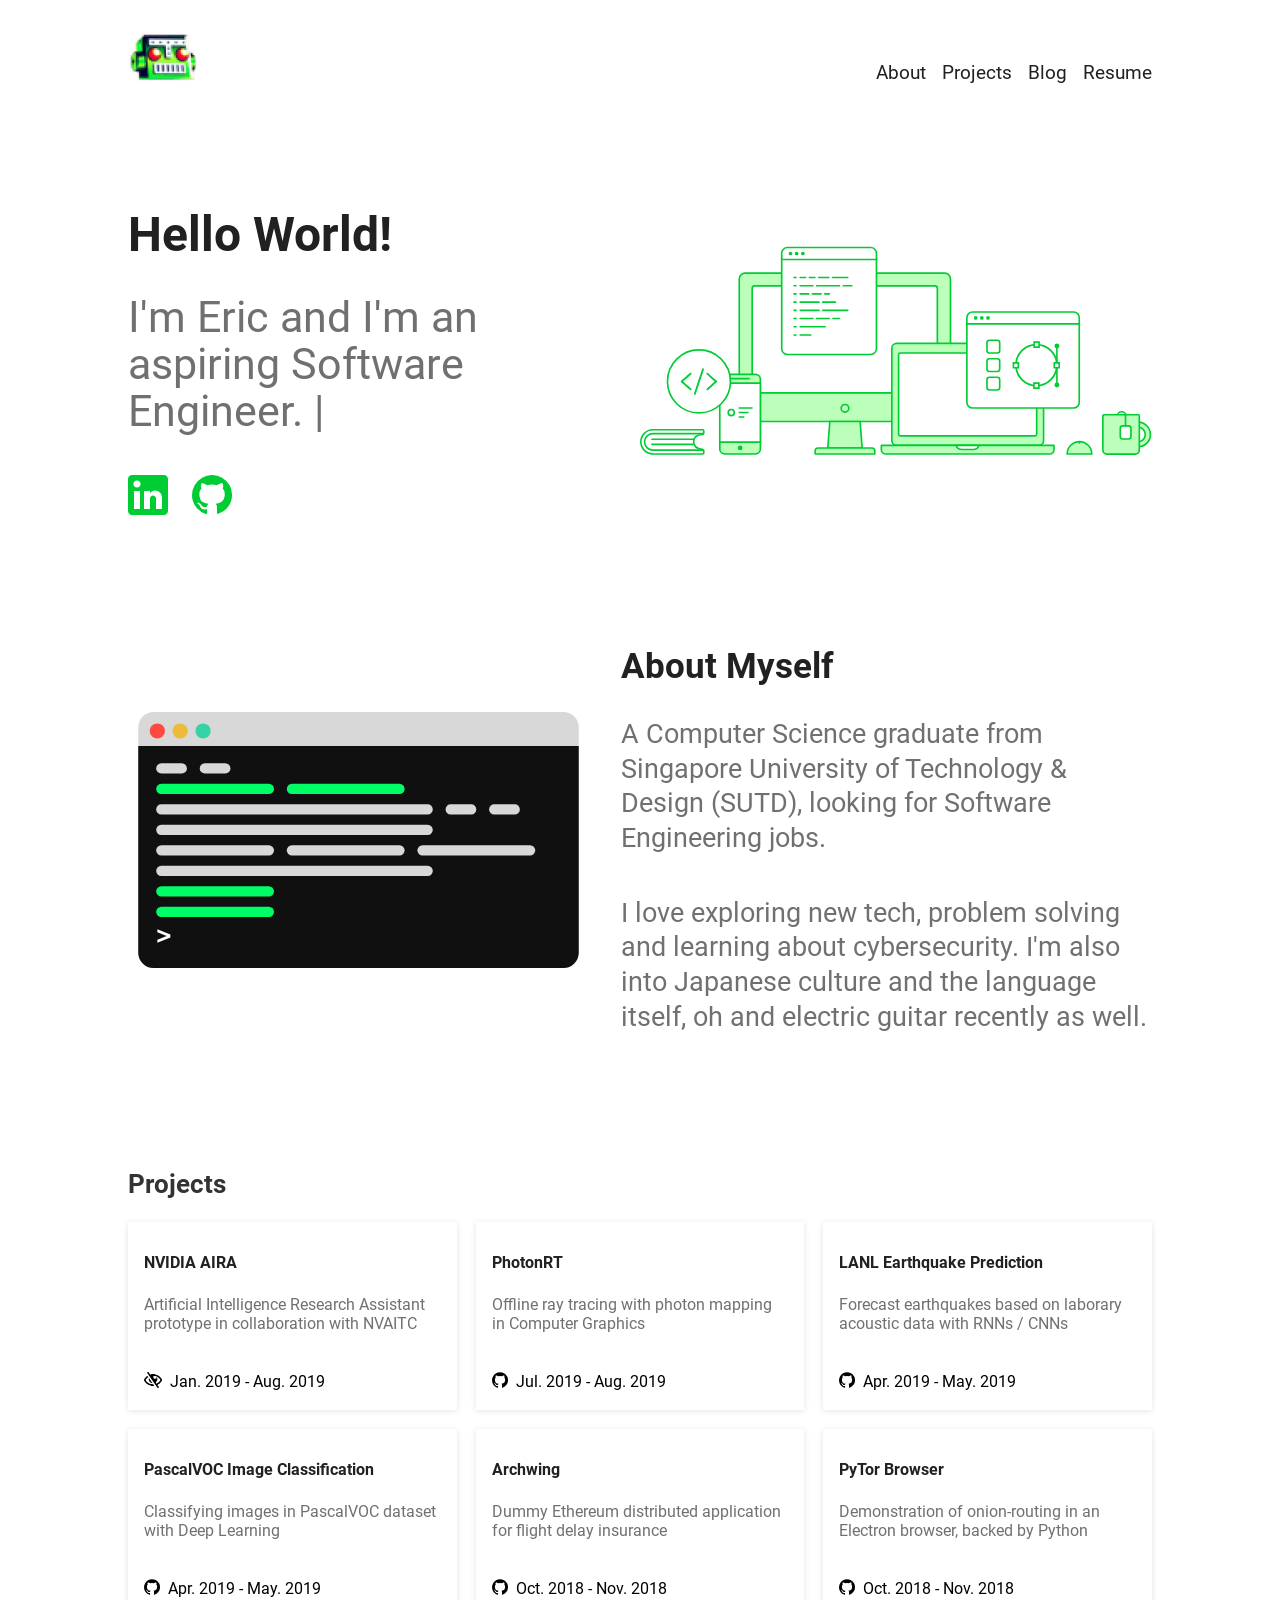
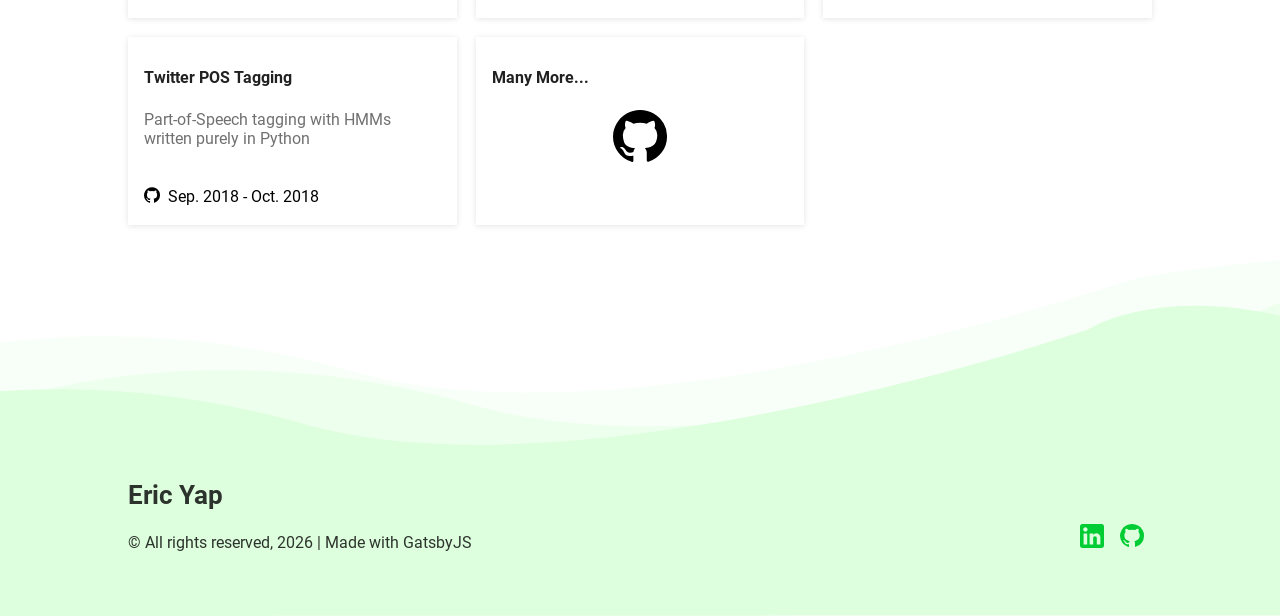
==== commit 38af6ccb: "Updates" ====
--- a/index.html
+++ b/index.html
@@ -1 +1,49 @@
-<!DOCTYPE html><html lang="en"><head><meta charSet="utf-8"/><meta http-equiv="x-ua-compatible" content="ie=edge"/><meta name="viewport" content="width=device-width, initial-scale=1, shrink-to-fit=no"/><style data-href="/commons.ebdae25c0e21c38cb0d7.css">@font-face{font-family:Roboto;font-style:normal;font-display:fallback;font-weight:400;src:url(/static/roboto-v18-latin-regular-68889c246da2739681c1065d15a1ab0b.eot);src:local("Roboto"),local("Roboto-Regular"),url(/static/roboto-v18-latin-regular-68889c246da2739681c1065d15a1ab0b.eot?#iefix) format("embedded-opentype"),url(/static/roboto-v18-latin-regular-5d4aeb4e5f5ef754e307d7ffaef688bd.woff2) format("woff2"),url(/static/roboto-v18-latin-regular-bafb105baeb22d965c70fe52ba6b49d9.woff) format("woff"),url(/static/roboto-v18-latin-regular-372d0cc3288fe8e97df49742baefce90.ttf) format("truetype"),url(/static/roboto-v18-latin-regular-8681f434273fd6a267b1a16a035c5f79.svg#Roboto) format("svg")}@font-face{font-family:Roboto;font-style:normal;font-display:fallback;font-weight:700;src:url(/static/roboto-v18-latin-700-376e0950b361fbd3b09508031f498de5.eot);src:local("Roboto Bold"),local("Roboto-Bold"),url(/static/roboto-v18-latin-700-376e0950b361fbd3b09508031f498de5.eot?#iefix) format("embedded-opentype"),url(/static/roboto-v18-latin-700-037d830416495def72b7881024c14b7b.woff2) format("woff2"),url(/static/roboto-v18-latin-700-cf6613d1adf490972c557a8e318e0868.woff) format("woff"),url(/static/roboto-v18-latin-700-cae5027f600d2a0d88ac309655618e31.ttf) format("truetype"),url(/static/roboto-v18-latin-700-57888be7f3e68a7050452ea3157cf4de.svg#Roboto) format("svg")}</style><meta name="generator" content="Gatsby 2.16.1"/><title data-react-helmet="true">ericywl | Eric Yap</title><meta data-react-helmet="true" name="description" content="Welcome to ericywl&#x27;s portfolio."/><meta data-react-helmet="true" property="og:title" content="ericywl"/><meta data-react-helmet="true" property="og:description" content="Welcome to ericywl&#x27;s portfolio."/><meta data-react-helmet="true" property="og:type" content="website"/><meta data-react-helmet="true" name="twitter:card" content="summary"/><meta data-react-helmet="true" name="twitter:creator" content="ericywl"/><meta data-react-helmet="true" name="twitter:title" content="ericywl"/><meta data-react-helmet="true" name="twitter:description" content="Welcome to ericywl&#x27;s portfolio."/><link rel="shortcut icon" href="/icons/icon-48x48.png?v=e09c8bf06130d2a897b3265abaf841e2"/><link rel="manifest" href="/manifest.webmanifest"/><meta name="theme-color" content="#663399"/><link rel="apple-touch-icon" sizes="48x48" href="/icons/icon-48x48.png?v=e09c8bf06130d2a897b3265abaf841e2"/><link rel="apple-touch-icon" sizes="72x72" href="/icons/icon-72x72.png?v=e09c8bf06130d2a897b3265abaf841e2"/><link rel="apple-touch-icon" sizes="96x96" href="/icons/icon-96x96.png?v=e09c8bf06130d2a897b3265abaf841e2"/><link rel="apple-touch-icon" sizes="144x144" href="/icons/icon-144x144.png?v=e09c8bf06130d2a897b3265abaf841e2"/><link rel="apple-touch-icon" sizes="192x192" href="/icons/icon-192x192.png?v=e09c8bf06130d2a897b3265abaf841e2"/><link rel="apple-touch-icon" sizes="256x256" href="/icons/icon-256x256.png?v=e09c8bf06130d2a897b3265abaf841e2"/><link rel="apple-touch-icon" sizes="384x384" href="/icons/icon-384x384.png?v=e09c8bf06130d2a897b3265abaf841e2"/><link rel="apple-touch-icon" sizes="512x512" href="/icons/icon-512x512.png?v=e09c8bf06130d2a897b3265abaf841e2"/><link as="script" rel="preload" href="/webpack-runtime-927fa73fde6980d88a53.js"/><link as="script" rel="preload" href="/app-06906fc20196cdff2e8d.js"/><link as="script" rel="preload" href="/commons-757e940ae94d4e9a2395.js"/><link as="script" rel="preload" href="/component---src-pages-index-js-26c7d4dc5f1e0b84ba21.js"/><link as="fetch" rel="preload" href="/page-data/index/page-data.json" crossorigin="anonymous"/></head><body><noscript id="gatsby-noscript">This app works best with JavaScript enabled.</noscript><div id="___gatsby"><div style="outline:none" tabindex="-1" role="group" id="gatsby-focus-wrapper"><div class="sc-bdVaJa hCWfrK"><div class="sc-htpNat byqpMq"><div class="sc-ifAKCX hvYbZO sc-bxivhb hkbWSW"><a aria-current="page" class="" href="/"><img src="/static/robot-072c850fa558d850d62f8fb6aac1b13a.png" width="70px" alt="Icon"/></a><div class="sc-bwzfXH hrnKiS"><a href="#about">About</a><a href="#projects">Projects</a><a href="/blog">Blog</a><a href="/ericywl_resume.pdf" target="_blank" rel="noopener noreferrer">Resume</a></div></div></div><div class="sc-ifAKCX hvYbZO sc-fjdhpX dUVBnH"><div class="sc-jzJRlG XeaLe"><h1>Hello World<!-- -->!</h1><h4>I&#x27;m <!-- -->Eric<!-- --> and I&#x27;m <!-- -->an aspiring Software Engineer<!-- -->. <span>|</span></h4><div class="sc-kAzzGY glniGM"><a href="https://linkedin.com/in/ericywl" target="_blank" rel="noopener noreferrer"><img src="/icons/linkedin.svg" width="40" alt="LinkedIn"/></a><a href="https://github.com/ericywl" target="_blank" rel="noopener noreferrer"><img src="/icons/github.svg" width="40" alt="GitHub"/></a></div></div><div class="sc-cSHVUG hfFcrz"><img src="/static/hero-d9251480928434b900ad64a496071863.svg" alt="Hello World"/></div></div><div id="about" class="sc-ifAKCX hvYbZO sc-chPdSV eEIuIS"><div class="sc-kGXeez Mhkfo"><img src="[data-uri]" alt="About"/></div><div class="sc-kgoBCf eiykSl"><h2>About Myself</h2><p id="0">A Computer Science graduate from Singapore University of Technology &amp; Design (SUTD), looking for Software Engineering jobs.</p><p id="1">I love exploring new tech, problem solving and learning about cybersecurity. I&#x27;m also into Japanese culture and the language itself, oh and electric guitar recently as well.</p></div></div><div id="projects" class="sc-ifAKCX hvYbZO sc-kpOJdX cwshos"><h2>Projects</h2><div class="sc-dxgOiQ gsAuPr"><div class="sc-ckVGcZ eMWVQg"><div class="sc-jKJlTe gUbsYb"><div class="sc-eNQAEJ cLYxXI"><h4>NVIDIA AIRA</h4><p>Artificial Intelligence Research Assistant prototype in collaboration with NVAITC</p></div><div class="sc-hMqMXs cDKbvf"><div><img width="18px" height="16px" src="/static/slash-d069a7255528adf462497e4a15ea8e1b.png" alt="Not available"/><span>Jan. 2019 - Aug. 2019</span></div></div></div></div><a href="https://github.com/ericywl/ray-tracer" target="_blank" rel="noopener noreferrer" class="sc-ckVGcZ eMWVQg"><div class="sc-jKJlTe gUbsYb"><div class="sc-eNQAEJ cLYxXI"><h4>PhotonRT</h4><p>Offline ray tracing with photon mapping in Computer Graphics</p></div><div class="sc-hMqMXs cDKbvf"><div><img width="16px" height="16px" src="[data-uri]" alt="PhotonRT"/><span>Jul. 2019 - Aug. 2019</span></div></div></div></a><a href="https://github.com/ericywl/lanl-gui" target="_blank" rel="noopener noreferrer" class="sc-ckVGcZ eMWVQg"><div class="sc-jKJlTe gUbsYb"><div class="sc-eNQAEJ cLYxXI"><h4>LANL Earthquake Prediction</h4><p>Forecast earthquakes based on laborary acoustic data with RNNs / CNNs</p></div><div class="sc-hMqMXs cDKbvf"><div><img width="16px" height="16px" src="[data-uri]" alt="LANL Earthquake Prediction"/><span>Apr. 2019 - May. 2019</span></div></div></div></a><a href="https://github.com/ericywl/lanl-pred" target="_blank" rel="noopener noreferrer" class="sc-ckVGcZ eMWVQg"><div class="sc-jKJlTe gUbsYb"><div class="sc-eNQAEJ cLYxXI"><h4>PascalVOC Image Classification</h4><p>Classifying images in PascalVOC dataset with Deep Learning</p></div><div class="sc-hMqMXs cDKbvf"><div><img width="16px" height="16px" src="[data-uri]" alt="PascalVOC Image Classification"/><span>Apr. 2019 - May. 2019</span></div></div></div></a><a href="https://github.com/causztic/archwing" target="_blank" rel="noopener noreferrer" class="sc-ckVGcZ eMWVQg"><div class="sc-jKJlTe gUbsYb"><div class="sc-eNQAEJ cLYxXI"><h4>Archwing</h4><p>Dummy Ethereum distributed application for flight delay insurance</p></div><div class="sc-hMqMXs cDKbvf"><div><img width="16px" height="16px" src="[data-uri]" alt="Archwing"/><span>Oct. 2018 - Nov. 2018</span></div></div></div></a><a href="https://github.com/causztic/pytor-browser" target="_blank" rel="noopener noreferrer" class="sc-ckVGcZ eMWVQg"><div class="sc-jKJlTe gUbsYb"><div class="sc-eNQAEJ cLYxXI"><h4>PyTor Browser</h4><p>Demonstration of onion-routing in an Electron browser, backed by Python</p></div><div class="sc-hMqMXs cDKbvf"><div><img width="16px" height="16px" src="[data-uri]" alt="PyTor Browser"/><span>Oct. 2018 - Nov. 2018</span></div></div></div></a><a href="https://github.com/ericywl/hmm-pos-tag" target="_blank" rel="noopener noreferrer" class="sc-ckVGcZ eMWVQg"><div class="sc-jKJlTe gUbsYb"><div class="sc-eNQAEJ cLYxXI"><h4>Twitter POS Tagging</h4><p>Part-of-Speech tagging with HMMs written purely in Python</p></div><div class="sc-hMqMXs cDKbvf"><div><img width="16px" height="16px" src="[data-uri]" alt="Twitter POS Tagging"/><span>Sep. 2018 - Oct. 2018</span></div></div></div></a><a href="https://github.com/ericywl" target="_blank" rel="noopener noreferrer" class="sc-ckVGcZ eMWVQg"><div class="sc-jKJlTe gUbsYb"><div class="sc-eNQAEJ cLYxXI"><h4>Many More...</h4><div style="width:54px;margin:auto"><img src="[data-uri]" alt="Many more at GitHub"/></div></div></div></a></div></div><div class="sc-EHOje gQkWiK"><div class="sc-ifAKCX hvYbZO sc-bZQynM jNLmgC"><div class="sc-htoDjs fUXPpN"><h2>Eric Yap</h2><span>© All rights reserved, <!-- -->2019<!-- --> | Made with GatsbyJS</span></div><div class="sc-gzVnrw fOZCsO"><a href="https://linkedin.com/in/ericywl" target="_blank" rel="noopener noreferrer"><img src="/icons/linkedin.svg" width="24" alt="LinkedIn"/></a><a href="https://github.com/ericywl" target="_blank" rel="noopener noreferrer"><img src="/icons/github.svg" width="24" alt="GitHub"/></a></div></div></div></div></div></div><script id="gatsby-script-loader">/*<![CDATA[*/window.pagePath="/";window.webpackCompilationHash="6c815764774d994fe9d8";/*]]>*/</script><script id="gatsby-chunk-mapping">/*<![CDATA[*/window.___chunkMapping={"app":["/app-06906fc20196cdff2e8d.js"],"component---src-templates-post-index-js":["/component---src-templates-post-index-js-5d5c4dba3deeb104482e.js"],"component---src-pages-404-js":["/component---src-pages-404-js-6ac902eab5cad2c466ae.js"],"component---src-pages-blog-js":["/component---src-pages-blog-js-28906c5e01acf06ab12a.js"],"component---src-pages-index-js":["/component---src-pages-index-js-26c7d4dc5f1e0b84ba21.js"]};/*]]>*/</script><script src="/component---src-pages-index-js-26c7d4dc5f1e0b84ba21.js" async=""></script><script src="/commons-757e940ae94d4e9a2395.js" async=""></script><script src="/app-06906fc20196cdff2e8d.js" async=""></script><script src="/webpack-runtime-927fa73fde6980d88a53.js" async=""></script></body></html>+<!DOCTYPE html><html lang="en"><head><meta charSet="utf-8"/><meta http-equiv="x-ua-compatible" content="ie=edge"/><meta name="viewport" content="width=device-width, initial-scale=1, shrink-to-fit=no"/><style data-href="/commons.ebdae25c0e21c38cb0d7.css">@font-face{font-family:Roboto;font-style:normal;font-display:fallback;font-weight:400;src:url(/static/roboto-v18-latin-regular-68889c246da2739681c1065d15a1ab0b.eot);src:local("Roboto"),local("Roboto-Regular"),url(/static/roboto-v18-latin-regular-68889c246da2739681c1065d15a1ab0b.eot?#iefix) format("embedded-opentype"),url(/static/roboto-v18-latin-regular-5d4aeb4e5f5ef754e307d7ffaef688bd.woff2) format("woff2"),url(/static/roboto-v18-latin-regular-bafb105baeb22d965c70fe52ba6b49d9.woff) format("woff"),url(/static/roboto-v18-latin-regular-372d0cc3288fe8e97df49742baefce90.ttf) format("truetype"),url(/static/roboto-v18-latin-regular-8681f434273fd6a267b1a16a035c5f79.svg#Roboto) format("svg")}@font-face{font-family:Roboto;font-style:normal;font-display:fallback;font-weight:700;src:url(/static/roboto-v18-latin-700-376e0950b361fbd3b09508031f498de5.eot);src:local("Roboto Bold"),local("Roboto-Bold"),url(/static/roboto-v18-latin-700-376e0950b361fbd3b09508031f498de5.eot?#iefix) format("embedded-opentype"),url(/static/roboto-v18-latin-700-037d830416495def72b7881024c14b7b.woff2) format("woff2"),url(/static/roboto-v18-latin-700-cf6613d1adf490972c557a8e318e0868.woff) format("woff"),url(/static/roboto-v18-latin-700-cae5027f600d2a0d88ac309655618e31.ttf) format("truetype"),url(/static/roboto-v18-latin-700-57888be7f3e68a7050452ea3157cf4de.svg#Roboto) format("svg")}</style><meta name="generator" content="Gatsby 2.16.1"/><title data-react-helmet="true">ericywl | Eric Yap</title><meta data-react-helmet="true" name="description" content="Welcome to ericywl&#x27;s portfolio."/><meta data-react-helmet="true" property="og:title" content="ericywl"/><meta data-react-helmet="true" property="og:description" content="Welcome to ericywl&#x27;s portfolio."/><meta data-react-helmet="true" property="og:type" content="website"/><meta data-react-helmet="true" name="twitter:card" content="summary"/><meta data-react-helmet="true" name="twitter:creator" content="ericywl"/><meta data-react-helmet="true" name="twitter:title" content="ericywl"/><meta data-react-helmet="true" name="twitter:description" content="Welcome to ericywl&#x27;s portfolio."/><style data-styled="bpxxYv ekqXRo dmogtA gZZwnn rybxy  iBByFM khWWKr dJHtPM jIOkAM fwwKXk HlLwg iCcRzT hJtEiE cqWHcu btLbzO jUYOXP dXSxro kZUATk hQNXOc dIBkVr cwqYkI fljQQi" data-styled-version="4.4.0">
+/* sc-component-id: styles__Wrapper-eukzqx-0 */
+.bpxxYv{min-height:100vh;display:-webkit-box;display:-webkit-flex;display:-ms-flexbox;display:flex;-webkit-flex-direction:column;-ms-flex-direction:column;flex-direction:column;}
+/* sc-component-id: sc-global-1270346073 */
+html{font-family:'Roboto',Helvetica,sans-serif;-ms-text-size-adjust:100%;-webkit-text-size-adjust:100%;} html article,html aside,html details,html figcaption,html figure,html footer,html header,html main,html menu,html nav,html section,html summary{display:block;} html audio,html canvas,html progress,html video{display:inline-block;} html audio:not([controls]){display:none;height:0;} html progress{vertical-align:baseline;} html [hidden],html template{display:none;} html a{background-color:transparent;-webkit-text-decoration-skip:objects;} html a:active,html a:hover{outline-width:0;} html abbr[title]{border-bottom:none;-webkit-text-decoration:underline;text-decoration:underline;-webkit-text-decoration:underline dotted;text-decoration:underline dotted;} html b,html strong{font-weight:inherit;font-weight:bolder;} html dfn{font-style:italic;} html h1{font-size:2em;margin:0.67em 0;} html mark{background-color:#ff0;color:#000;} html small{font-size:80%;} html sub,html sup{font-size:75%;line-height:0;position:relative;vertical-align:baseline;} html sub{bottom:-0.25em;} html sup{top:-0.5em;} html img{border-style:none;} html svg:not(:root){overflow:hidden;} html code,html kbd,html pre,html samp{font-family:monospace,monospace;font-size:1em;} html figure{margin:1em 40px;} html hr{box-sizing:content-box;height:0;overflow:visible;} html button,html input,html optgroup,html select,html textarea{font:inherit;margin:0;} html optgroup{font-weight:700;} html button,html input{overflow:visible;} html button,html select{text-transform:none;} html [type='reset'],html [type='submit'],html button,html html [type='button']{-webkit-appearance:button;} html [type='button']::-moz-focus-inner,html [type='reset']::-moz-focus-inner,html [type='submit']::-moz-focus-inner,html button::-moz-focus-inner{border-style:none;padding:0;} html [type='button']:-moz-focusring,html [type='reset']:-moz-focusring,html [type='submit']:-moz-focusring,html button:-moz-focusring{outline:1px dotted ButtonText;} html fieldset{border:1px solid silver;margin:0 2px;padding:0.35em 0.625em 0.75em;} html legend{box-sizing:border-box;color:inherit;display:table;max-width:100%;padding:0;white-space:normal;} html textarea{overflow:auto;} html [type='checkbox'],html [type='radio']{box-sizing:border-box;padding:0;} html [type='number']::-webkit-inner-spin-button,html [type='number']::-webkit-outer-spin-button{height:auto;} html [type='search']{-webkit-appearance:textfield;outline-offset:-2px;} html [type='search']::-webkit-search-cancel-button,html [type='search']::-webkit-search-decoration{-webkit-appearance:none;} html::-webkit-input-placeholder{color:inherit;opacity:0.54;} html::-webkit-file-upload-button{-webkit-appearance:button;font:inherit;} html html{font:112.5%/1.45em georgia,serif;box-sizing:border-box;overflow-y:scroll;} html *{box-sizing:inherit;} html *:before{box-sizing:inherit;} html *:after{box-sizing:inherit;} html img{max-width:100%;margin-left:0;margin-right:0;margin-top:0;padding-bottom:0;padding-left:0;padding-right:0;padding-top:0;margin-bottom:1.45rem;} html h1{margin-left:0;margin-right:0;margin-top:0;padding-bottom:0;padding-left:0;padding-right:0;padding-top:0;margin-bottom:1.45rem;color:inherit;font-weight:bold;text-rendering:optimizeLegibility;font-size:2.25rem;line-height:1.1;} html h2{margin-left:0;margin-right:0;margin-top:0;padding-bottom:0;padding-left:0;padding-right:0;padding-top:0;margin-bottom:1.45rem;color:inherit;font-weight:bold;text-rendering:optimizeLegibility;font-size:1.62671rem;line-height:1.1;} html h3{margin-left:0;margin-right:0;margin-top:0;padding-bottom:0;padding-left:0;padding-right:0;padding-top:0;margin-bottom:1.45rem;color:inherit;font-weight:bold;text-rendering:optimizeLegibility;font-size:1.38316rem;line-height:1.1;} html h4{margin-left:0;margin-right:0;margin-top:0;padding-bottom:0;padding-left:0;padding-right:0;padding-top:0;margin-bottom:1.45rem;color:inherit;font-weight:bold;text-rendering:optimizeLegibility;font-size:1rem;line-height:1.1;} html h5{margin-left:0;margin-right:0;margin-top:0;padding-bottom:0;padding-left:0;padding-right:0;padding-top:0;margin-bottom:1.45rem;color:inherit;font-weight:bold;text-rendering:optimizeLegibility;font-size:0.85028rem;line-height:1.1;} html h6{margin-left:0;margin-right:0;margin-top:0;padding-bottom:0;padding-left:0;padding-right:0;padding-top:0;margin-bottom:1.45rem;color:inherit;font-weight:bold;text-rendering:optimizeLegibility;font-size:0.78405rem;line-height:1.1;} html hgroup{margin-left:0;margin-right:0;margin-top:0;padding-bottom:0;padding-left:0;padding-right:0;padding-top:0;margin-bottom:1.45rem;} html ul{margin-left:1.45rem;margin-right:0;margin-top:0;padding-bottom:0;padding-left:0;padding-right:0;padding-top:0;margin-bottom:1.45rem;list-style-position:outside;list-style-image:none;} html ol{margin-left:1.45rem;margin-right:0;margin-top:0;padding-bottom:0;padding-left:0;padding-right:0;padding-top:0;margin-bottom:1.45rem;list-style-position:outside;list-style-image:none;} html dl{margin-left:0;margin-right:0;margin-top:0;padding-bottom:0;padding-left:0;padding-right:0;padding-top:0;margin-bottom:1.45rem;} html dd{margin-left:0;margin-right:0;margin-top:0;padding-bottom:0;padding-left:0;padding-right:0;padding-top:0;margin-bottom:1.45rem;} html p{margin-left:0;margin-right:0;margin-top:0;padding-bottom:0;padding-left:0;padding-right:0;padding-top:0;margin-bottom:1.45rem;} html figure{margin-left:0;margin-right:0;margin-top:0;padding-bottom:0;padding-left:0;padding-right:0;padding-top:0;margin-bottom:1.45rem;} html pre{margin-left:0;margin-right:0;margin-top:0;padding-bottom:0;padding-left:0;padding-right:0;padding-top:0;margin-bottom:1.45rem;font-size:0.85rem;line-height:1.42;background:hsla(0,0%,0%,0.04);border-radius:3px;overflow:auto;word-wrap:normal;padding:1.45rem;} html table{margin-left:0;margin-right:0;margin-top:0;padding-bottom:0;padding-left:0;padding-right:0;padding-top:0;margin-bottom:1.45rem;font-size:1rem;line-height:1.45rem;border-collapse:collapse;width:100%;} html fieldset{margin-left:0;margin-right:0;margin-top:0;padding-bottom:0;padding-left:0;padding-right:0;padding-top:0;margin-bottom:1.45rem;} html blockquote{margin-left:1.45rem;margin-right:1.45rem;margin-top:0;padding-bottom:0;padding-left:0;padding-right:0;padding-top:0;margin-bottom:1.45rem;} html form{margin-left:0;margin-right:0;margin-top:0;padding-bottom:0;padding-left:0;padding-right:0;padding-top:0;margin-bottom:1.45rem;} html noscript{margin-left:0;margin-right:0;margin-top:0;padding-bottom:0;padding-left:0;padding-right:0;padding-top:0;margin-bottom:1.45rem;} html iframe{margin-left:0;margin-right:0;margin-top:0;padding-bottom:0;padding-left:0;padding-right:0;padding-top:0;margin-bottom:1.45rem;} html hr{margin-left:0;margin-right:0;margin-top:0;padding-bottom:0;padding-left:0;padding-right:0;padding-top:0;margin-bottom:calc(1.45rem - 1px);background:hsla(0,0%,0%,0.2);border:none;height:1px;} html address{margin-left:0;margin-right:0;margin-top:0;padding-bottom:0;padding-left:0;padding-right:0;padding-top:0;margin-bottom:1.45rem;} html b{font-weight:bold;} html strong{font-weight:bold;} html dt{font-weight:bold;} html th{font-weight:bold;} html li{margin-bottom:calc(1.45rem / 2);} html ol li{padding-left:0;} html ul li{padding-left:0;} html li > ol{margin-left:1.45rem;margin-bottom:calc(1.45rem / 2);margin-top:calc(1.45rem / 2);} html li > ul{margin-left:1.45rem;margin-bottom:calc(1.45rem / 2);margin-top:calc(1.45rem / 2);} html blockquote *:last-child{margin-bottom:0;} html li *:last-child{margin-bottom:0;} html p *:last-child{margin-bottom:0;} html li > p{margin-bottom:calc(1.45rem / 2);} html code{font-size:0.85rem;line-height:1.45rem;} html kbd{font-size:0.85rem;line-height:1.45rem;} html samp{font-size:0.85rem;line-height:1.45rem;} html abbr{border-bottom:1px dotted hsla(0,0%,0%,0.5);cursor:help;} html acronym{border-bottom:1px dotted hsla(0,0%,0%,0.5);cursor:help;} html abbr[title]{border-bottom:1px dotted hsla(0,0%,0%,0.5);cursor:help;-webkit-text-decoration:none;text-decoration:none;} html thead{text-align:left;} html td,html th{text-align:left;border-bottom:1px solid hsla(0,0%,0%,0.12);font-feature-settings:'tnum';-moz-font-feature-settings:'tnum';-ms-font-feature-settings:'tnum';-webkit-font-feature-settings:'tnum';padding-left:0.96667rem;padding-right:0.96667rem;padding-top:0.725rem;padding-bottom:calc(0.725rem - 1px);} html th:first-child,html td:first-child{padding-left:0;} html th:last-child,html td:last-child{padding-right:0;} html tt,html code{background-color:hsla(0,0%,0%,0.04);border-radius:3px;font-family:'SFMono-Regular',Consolas,'Roboto Mono','Droid Sans Mono', 'Liberation Mono',Menlo,Courier,monospace;padding:0;padding-top:0.2em;padding-bottom:0.2em;} html pre code{background:none;line-height:1.42;} html code:before,html code:after,html tt:before,html tt:after{-webkit-letter-spacing:-0.2em;-moz-letter-spacing:-0.2em;-ms-letter-spacing:-0.2em;letter-spacing:-0.2em;content:' ';} html pre code:before,html pre code:after,html pre tt:before,html pre tt:after{content:'';} @media only screen and (max-width:480px){html html{font-size:100%;}} html body{margin:0;padding:0;font-family:'Roboto',Helvetica,sans-serif;color:hsla(0,0%,0%,0.8);font-weight:normal;word-wrap:break-word;font-kerning:normal;-moz-font-feature-settings:'kern','liga','clig','calt';-ms-font-feature-settings:'kern','liga','clig','calt';-webkit-font-feature-settings:'kern','liga','clig','calt';font-feature-settings:'kern','liga','clig','calt';} html a{-webkit-text-decoration:none;text-decoration:none;} html input:focus,html select:focus,html textarea:focus,html button:focus{outline:none;}
+/* sc-component-id: styles__SideLinks-sc-1a4s39s-0 */
+.rybxy a{color:#6d6d6d;font-size:14pt;-webkit-text-decoration:none;text-decoration:none;margin-right:1rem;padding-bottom:5px;} .rybxy a:last-child{margin-right:unset;} .rybxy a:hover{border-bottom:3px solid black;-webkit-transition:0.2s;transition:0.2s;} @media (max-width:960px){.rybxy a{font-size:12pt;}}
+/* sc-component-id: styles__Wrapper-sc-1a4s39s-1 */
+.ekqXRo{background:transparent;width:100%;}
+/* sc-component-id: styles__Navbar-sc-1a4s39s-2 */
+.dmogtA{padding:1.5rem 0;display:-webkit-box;display:-webkit-flex;display:-ms-flexbox;display:flex;-webkit-align-items:center;-webkit-box-align:center;-ms-flex-align:center;align-items:center;-webkit-box-pack:justify;-webkit-justify-content:space-between;-ms-flex-pack:justify;justify-content:space-between;} .dmogtA a{color:#212121;}
+/* sc-component-id: Container-sc-71mwbo-0 */
+.gZZwnn{max-width:1280px;margin:0 auto;width:90%;} @media (min-width:601px){.gZZwnn{width:90%;}} @media (min-width:993px){.gZZwnn{width:80%;}}
+/* sc-component-id: styles__Wrapper-jz7fvv-0 */
+.hQNXOc{margin-top:auto;padding:28rem 0 4rem 0;background-image:url([data-uri]);background-size:cover;background-position:top;background-repeat:no-repeat;} @media (max-width:1960px){.hQNXOc{padding:14rem 0 4rem;}} @media (max-width:680px){.hQNXOc{padding-bottom:1rem;}}
+/* sc-component-id: styles__Flex-jz7fvv-1 */
+.dIBkVr{display:-webkit-box;display:-webkit-flex;display:-ms-flexbox;display:flex;-webkit-align-items:flex-end;-webkit-box-align:flex-end;-ms-flex-align:flex-end;align-items:flex-end;-webkit-box-pack:justify;-webkit-justify-content:space-between;-ms-flex-pack:justify;justify-content:space-between;} @media (max-width:680px){.dIBkVr{-webkit-flex-direction:column;-ms-flex-direction:column;flex-direction:column;text-align:center;-webkit-align-iterms:center;-webkit-box-align-iterms:center;-ms-flex-align-iterms:center;align-iterms:center;}}
+/* sc-component-id: styles__Socials-jz7fvv-2 */
+.fljQQi{display:-webkit-box;display:-webkit-flex;display:-ms-flexbox;display:flex;-webkit-align-items:center;-webkit-box-align:center;-ms-flex-align:center;align-items:center;} .fljQQi a{margin:0 0.5rem;} .fljQQi a img{margin:0;}
+/* sc-component-id: styles__Details-jz7fvv-3 */
+@media (max-width:680px){.cwqYkI{margin-bottom:2rem;}}
+/* sc-component-id: styles__Wrapper-jo11xu-0 */
+.iBByFM{padding:4rem 0;display:-webkit-box;display:-webkit-flex;display:-ms-flexbox;display:flex;-webkit-align-items:center;-webkit-box-align:center;-ms-flex-align:center;align-items:center;-webkit-box-pack:justify;-webkit-justify-content:space-between;-ms-flex-pack:justify;justify-content:space-between;} @media (max-width:960px){.iBByFM{-webkit-flex-direction:column;-ms-flex-direction:column;flex-direction:column;padding:2rem 0;}}
+/* sc-component-id: styles__Details-jo11xu-1 */
+.khWWKr{-webkit-flex:1;-ms-flex:1;flex:1;} @media (max-width:960px){.khWWKr{width:100%;margin-bottom:2rem;}} .khWWKr h1{margin-bottom:2rem;font-size:36pt;color:#212121;} @media (max-width:960px){.khWWKr h1{font-size:33pt;}} @media (max-width:680px){.khWWKr h1{font-size:30pt;}} .khWWKr h4{margin-bottom:2.5rem;font-size:32pt;font-weight:normal;color:#707070;} @media (max-width:960px){.khWWKr h4{font-size:29pt;}} @media (max-width:680px){.khWWKr h4{font-size:26pt;}} .khWWKr h4 span{-webkit-animation:wwmJX 0.75s step-end infinite;animation:wwmJX 0.75s step-end infinite;}
+/* sc-component-id: styles__Thumbnail-jo11xu-2 */
+.jIOkAM{-webkit-flex:1;-ms-flex:1;flex:1;} @media (max-width:960px){.jIOkAM{width:100%;}} .jIOkAM img{width:100%;}
+/* sc-component-id: styles__Socials-jo11xu-3 */
+.dJHtPM{display:-webkit-box;display:-webkit-flex;display:-ms-flexbox;display:flex;-webkit-align-items:center;-webkit-box-align:center;-ms-flex-align:center;align-items:center;} .dJHtPM a{margin-right:1.5rem;} .dJHtPM a img{margin:0;}
+/* sc-component-id: styles__Wrapper-sc-1phsw2v-0 */
+.fwwKXk{padding:4rem 0;display:-webkit-box;display:-webkit-flex;display:-ms-flexbox;display:flex;-webkit-align-items:center;-webkit-box-align:center;-ms-flex-align:center;align-items:center;-webkit-box-pack:justify;-webkit-justify-content:space-between;-ms-flex-pack:justify;justify-content:space-between;} @media (max-width:960px){.fwwKXk{-webkit-flex-direction:column;-ms-flex-direction:column;flex-direction:column;padding:2rem 0;}}
+/* sc-component-id: styles__Details-sc-1phsw2v-1 */
+.iCcRzT{-webkit-flex:1;-ms-flex:1;flex:1;padding-left:2rem;} @media (max-width:960px){.iCcRzT{padding-left:unset;width:100%;}} .iCcRzT h2{margin-bottom:2rem;font-size:26pt;color:#212121;} @media (max-width:960px){.iCcRzT h2{font-size:24pt;}} @media (max-width:680px){.iCcRzT h2{font-size:22pt;}} .iCcRzT p{margin-bottom:2.5rem;font-size:20pt;font-weight:normal;line-height:1.3;color:#707070;} @media (max-width:960px){.iCcRzT p{font-size:18pt;}} @media (max-width:680px){.iCcRzT p{font-size:16pt;}}
+/* sc-component-id: styles__Thumbnail-sc-1phsw2v-2 */
+.HlLwg{-webkit-flex:1;-ms-flex:1;flex:1;max-width:45%;} @media (max-width:960px){.HlLwg{width:100%;margin-bottom:2rem;}} .HlLwg img{width:100%;}
+/* sc-component-id: styles__Wrapper-sc-4knix4-0 */
+.hJtEiE{padding:2rem 0;} .hJtEiE h1{font-size:26pt;}
+/* sc-component-id: styles__Grid-sc-4knix4-1 */
+.cqWHcu{display:grid;-webkit-align-items:center;-webkit-box-align:center;-ms-flex-align:center;align-items:center;grid-template-columns:repeat(3,1fr);grid-template-rows:8fr;gap:1.2rem 1.2rem;} @media (max-width:960px){.cqWHcu{grid-template-columns:repeat(2,1fr);}} @media (max-width:680px){.cqWHcu{grid-template-columns:1fr;}}
+/* sc-component-id: styles__Item-sc-4knix4-2 */
+.btLbzO{width:100%;height:100%;overflow:hidden;box-shadow:0 1px 6px 0 rgba(0,0,0,0.11);} .btLbzO h4{color:#212121;} .btLbzO p{color:#707070;} .btLbzO:hover{box-shadow:0 4px 10px 0 #88ff88;}
+/* sc-component-id: styles__Card-sc-4knix4-3 */
+.jUYOXP{padding:1rem;background:#ffffff;box-shadow:0 3px 6px 0 rgba(0,0,0,0.09);height:100%;}
+/* sc-component-id: styles__Content-sc-4knix4-4 */
+.dXSxro{padding:1rem 0;}
+/* sc-component-id: styles__Stats-sc-4knix4-5 */
+.kZUATk{-webkit-align-items:center;-webkit-box-align:center;-ms-flex-align:center;align-items:center;padding-bottom:0.2rem;} .kZUATk div{display:-webkit-box;display:-webkit-flex;display:-ms-flexbox;display:flex;} .kZUATk div:first-child{margin-right:0.5rem;} .kZUATk div img{margin:0;} .kZUATk div span{color:#000;margin-left:0.5rem;}</style><style data-styled="wwmJX" data-styled-version="4.4.0">
+/* sc-component-id: sc-keyframes-wwmJX */
+@-webkit-keyframes wwmJX{from,to{color:transparent;}50%{color:#707070;}} @keyframes wwmJX{from,to{color:transparent;}50%{color:#707070;}}</style><link rel="shortcut icon" href="/icons/icon-48x48.png?v=e09c8bf06130d2a897b3265abaf841e2"/><link rel="manifest" href="/manifest.webmanifest"/><meta name="theme-color" content="#663399"/><link rel="apple-touch-icon" sizes="48x48" href="/icons/icon-48x48.png?v=e09c8bf06130d2a897b3265abaf841e2"/><link rel="apple-touch-icon" sizes="72x72" href="/icons/icon-72x72.png?v=e09c8bf06130d2a897b3265abaf841e2"/><link rel="apple-touch-icon" sizes="96x96" href="/icons/icon-96x96.png?v=e09c8bf06130d2a897b3265abaf841e2"/><link rel="apple-touch-icon" sizes="144x144" href="/icons/icon-144x144.png?v=e09c8bf06130d2a897b3265abaf841e2"/><link rel="apple-touch-icon" sizes="192x192" href="/icons/icon-192x192.png?v=e09c8bf06130d2a897b3265abaf841e2"/><link rel="apple-touch-icon" sizes="256x256" href="/icons/icon-256x256.png?v=e09c8bf06130d2a897b3265abaf841e2"/><link rel="apple-touch-icon" sizes="384x384" href="/icons/icon-384x384.png?v=e09c8bf06130d2a897b3265abaf841e2"/><link rel="apple-touch-icon" sizes="512x512" href="/icons/icon-512x512.png?v=e09c8bf06130d2a897b3265abaf841e2"/><link as="script" rel="preload" href="/webpack-runtime-8e136d3ad1a631e840c5.js"/><link as="script" rel="preload" href="/app-06906fc20196cdff2e8d.js"/><link as="script" rel="preload" href="/commons-8382123b132f5f9c6ce8.js"/><link as="script" rel="preload" href="/component---src-pages-index-js-4e6826cc2942a7377e18.js"/><link as="fetch" rel="preload" href="/page-data/index/page-data.json" crossorigin="anonymous"/></head><body><noscript id="gatsby-noscript">This app works best with JavaScript enabled.</noscript><div id="___gatsby"><div style="outline:none" tabindex="-1" role="group" id="gatsby-focus-wrapper"><div class="styles__Wrapper-eukzqx-0 bpxxYv"><div class="styles__Wrapper-sc-1a4s39s-1 ekqXRo"><div class="Container-sc-71mwbo-0 gZZwnn styles__Navbar-sc-1a4s39s-2 dmogtA"><a aria-current="page" class="" href="/"><img src="/static/robot-072c850fa558d850d62f8fb6aac1b13a.png" width="70px" alt="Icon"/></a><div class="styles__SideLinks-sc-1a4s39s-0 rybxy"><a href="#about">About</a><a href="#projects">Projects</a><a href="/blog">Blog</a><a href="/ericywl_resume.pdf" target="_blank" rel="noopener noreferrer">Resume</a></div></div></div><div class="Container-sc-71mwbo-0 gZZwnn styles__Wrapper-jo11xu-0 iBByFM"><div class="styles__Details-jo11xu-1 khWWKr"><h1>Hello World<!-- -->!</h1><h4>I&#x27;m <!-- -->Eric<!-- --> and I&#x27;m <!-- -->an aspiring Software Engineer<!-- -->. <span>|</span></h4><div class="styles__Socials-jo11xu-3 dJHtPM"><a href="https://linkedin.com/in/ericywl" target="_blank" rel="noopener noreferrer"><img src="/icons/linkedin.svg" width="40" alt="LinkedIn"/></a><a href="https://github.com/ericywl" target="_blank" rel="noopener noreferrer"><img src="/icons/github.svg" width="40" alt="GitHub"/></a></div></div><div class="styles__Thumbnail-jo11xu-2 jIOkAM"><img src="/static/hero-d9251480928434b900ad64a496071863.svg" alt="Hello World"/></div></div><div id="about" class="Container-sc-71mwbo-0 gZZwnn styles__Wrapper-sc-1phsw2v-0 fwwKXk"><div class="styles__Thumbnail-sc-1phsw2v-2 HlLwg"><img src="[data-uri]" alt="About"/></div><div class="styles__Details-sc-1phsw2v-1 iCcRzT"><h2>About Myself</h2><p id="0">A Computer Science graduate from Singapore University of Technology &amp; Design (SUTD), looking for Software Engineering jobs.</p><p id="1">I love exploring new tech, problem solving and learning about cybersecurity. I&#x27;m also into Japanese culture and the language itself, oh and electric guitar recently as well.</p></div></div><div id="projects" class="Container-sc-71mwbo-0 gZZwnn styles__Wrapper-sc-4knix4-0 hJtEiE"><h2>Projects</h2><div class="styles__Grid-sc-4knix4-1 cqWHcu"><div class="styles__Item-sc-4knix4-2 btLbzO"><div class="styles__Card-sc-4knix4-3 jUYOXP"><div class="styles__Content-sc-4knix4-4 dXSxro"><h4>NVIDIA AIRA</h4><p>Artificial Intelligence Research Assistant prototype in collaboration with NVAITC</p></div><div class="styles__Stats-sc-4knix4-5 kZUATk"><div><img width="18px" height="16px" src="/static/slash-d069a7255528adf462497e4a15ea8e1b.png" alt="Not available"/><span>Jan. 2019 - Aug. 2019</span></div></div></div></div><a href="https://github.com/ericywl/ray-tracer" target="_blank" rel="noopener noreferrer" class="styles__Item-sc-4knix4-2 btLbzO"><div class="styles__Card-sc-4knix4-3 jUYOXP"><div class="styles__Content-sc-4knix4-4 dXSxro"><h4>PhotonRT</h4><p>Offline ray tracing with photon mapping in Computer Graphics</p></div><div class="styles__Stats-sc-4knix4-5 kZUATk"><div><img width="16px" height="16px" src="[data-uri]" alt="PhotonRT"/><span>Jul. 2019 - Aug. 2019</span></div></div></div></a><a href="https://github.com/ericywl/lanl-gui" target="_blank" rel="noopener noreferrer" class="styles__Item-sc-4knix4-2 btLbzO"><div class="styles__Card-sc-4knix4-3 jUYOXP"><div class="styles__Content-sc-4knix4-4 dXSxro"><h4>LANL Earthquake Prediction</h4><p>Forecast earthquakes based on laborary acoustic data with RNNs / CNNs</p></div><div class="styles__Stats-sc-4knix4-5 kZUATk"><div><img width="16px" height="16px" src="[data-uri]" alt="LANL Earthquake Prediction"/><span>Apr. 2019 - May. 2019</span></div></div></div></a><a href="https://github.com/ericywl/lanl-pred" target="_blank" rel="noopener noreferrer" class="styles__Item-sc-4knix4-2 btLbzO"><div class="styles__Card-sc-4knix4-3 jUYOXP"><div class="styles__Content-sc-4knix4-4 dXSxro"><h4>PascalVOC Image Classification</h4><p>Classifying images in PascalVOC dataset with Deep Learning</p></div><div class="styles__Stats-sc-4knix4-5 kZUATk"><div><img width="16px" height="16px" src="[data-uri]" alt="PascalVOC Image Classification"/><span>Apr. 2019 - May. 2019</span></div></div></div></a><a href="https://github.com/causztic/archwing" target="_blank" rel="noopener noreferrer" class="styles__Item-sc-4knix4-2 btLbzO"><div class="styles__Card-sc-4knix4-3 jUYOXP"><div class="styles__Content-sc-4knix4-4 dXSxro"><h4>Archwing</h4><p>Dummy Ethereum distributed application for flight delay insurance</p></div><div class="styles__Stats-sc-4knix4-5 kZUATk"><div><img width="16px" height="16px" src="[data-uri]" alt="Archwing"/><span>Oct. 2018 - Nov. 2018</span></div></div></div></a><a href="https://github.com/causztic/pytor-browser" target="_blank" rel="noopener noreferrer" class="styles__Item-sc-4knix4-2 btLbzO"><div class="styles__Card-sc-4knix4-3 jUYOXP"><div class="styles__Content-sc-4knix4-4 dXSxro"><h4>PyTor Browser</h4><p>Demonstration of onion-routing in an Electron browser, backed by Python</p></div><div class="styles__Stats-sc-4knix4-5 kZUATk"><div><img width="16px" height="16px" src="[data-uri]" alt="PyTor Browser"/><span>Oct. 2018 - Nov. 2018</span></div></div></div></a><a href="https://github.com/ericywl/hmm-pos-tag" target="_blank" rel="noopener noreferrer" class="styles__Item-sc-4knix4-2 btLbzO"><div class="styles__Card-sc-4knix4-3 jUYOXP"><div class="styles__Content-sc-4knix4-4 dXSxro"><h4>Twitter POS Tagging</h4><p>Part-of-Speech tagging with HMMs written purely in Python</p></div><div class="styles__Stats-sc-4knix4-5 kZUATk"><div><img width="16px" height="16px" src="[data-uri]" alt="Twitter POS Tagging"/><span>Sep. 2018 - Oct. 2018</span></div></div></div></a><a href="https://github.com/ericywl" target="_blank" rel="noopener noreferrer" class="styles__Item-sc-4knix4-2 btLbzO"><div class="styles__Card-sc-4knix4-3 jUYOXP"><div class="styles__Content-sc-4knix4-4 dXSxro"><h4>Many More...</h4><div style="width:54px;margin:auto"><img src="[data-uri]" alt="Many more at GitHub"/></div></div></div></a></div></div><div class="styles__Wrapper-jz7fvv-0 hQNXOc"><div class="Container-sc-71mwbo-0 gZZwnn styles__Flex-jz7fvv-1 dIBkVr"><div class="styles__Details-jz7fvv-3 cwqYkI"><h2>Eric Yap</h2><span>© All rights reserved, <!-- -->2019<!-- --> | Made with GatsbyJS</span></div><div class="styles__Socials-jz7fvv-2 fljQQi"><a href="https://linkedin.com/in/ericywl" target="_blank" rel="noopener noreferrer"><img src="/icons/linkedin.svg" width="24" alt="LinkedIn"/></a><a href="https://github.com/ericywl" target="_blank" rel="noopener noreferrer"><img src="/icons/github.svg" width="24" alt="GitHub"/></a></div></div></div></div></div></div><script id="gatsby-script-loader">/*<![CDATA[*/window.pagePath="/";window.webpackCompilationHash="fea3d06669f0ad4be29b";/*]]>*/</script><script id="gatsby-chunk-mapping">/*<![CDATA[*/window.___chunkMapping={"app":["/app-06906fc20196cdff2e8d.js"],"component---src-templates-post-index-js":["/component---src-templates-post-index-js-ea9660be6e6cfd160677.js"],"component---src-pages-404-js":["/component---src-pages-404-js-6ac902eab5cad2c466ae.js"],"component---src-pages-blog-js":["/component---src-pages-blog-js-8debaf122f82e2d7b5d0.js"],"component---src-pages-index-js":["/component---src-pages-index-js-4e6826cc2942a7377e18.js"]};/*]]>*/</script><script src="/component---src-pages-index-js-4e6826cc2942a7377e18.js" async=""></script><script src="/commons-8382123b132f5f9c6ce8.js" async=""></script><script src="/app-06906fc20196cdff2e8d.js" async=""></script><script src="/webpack-runtime-8e136d3ad1a631e840c5.js" async=""></script></body></html>
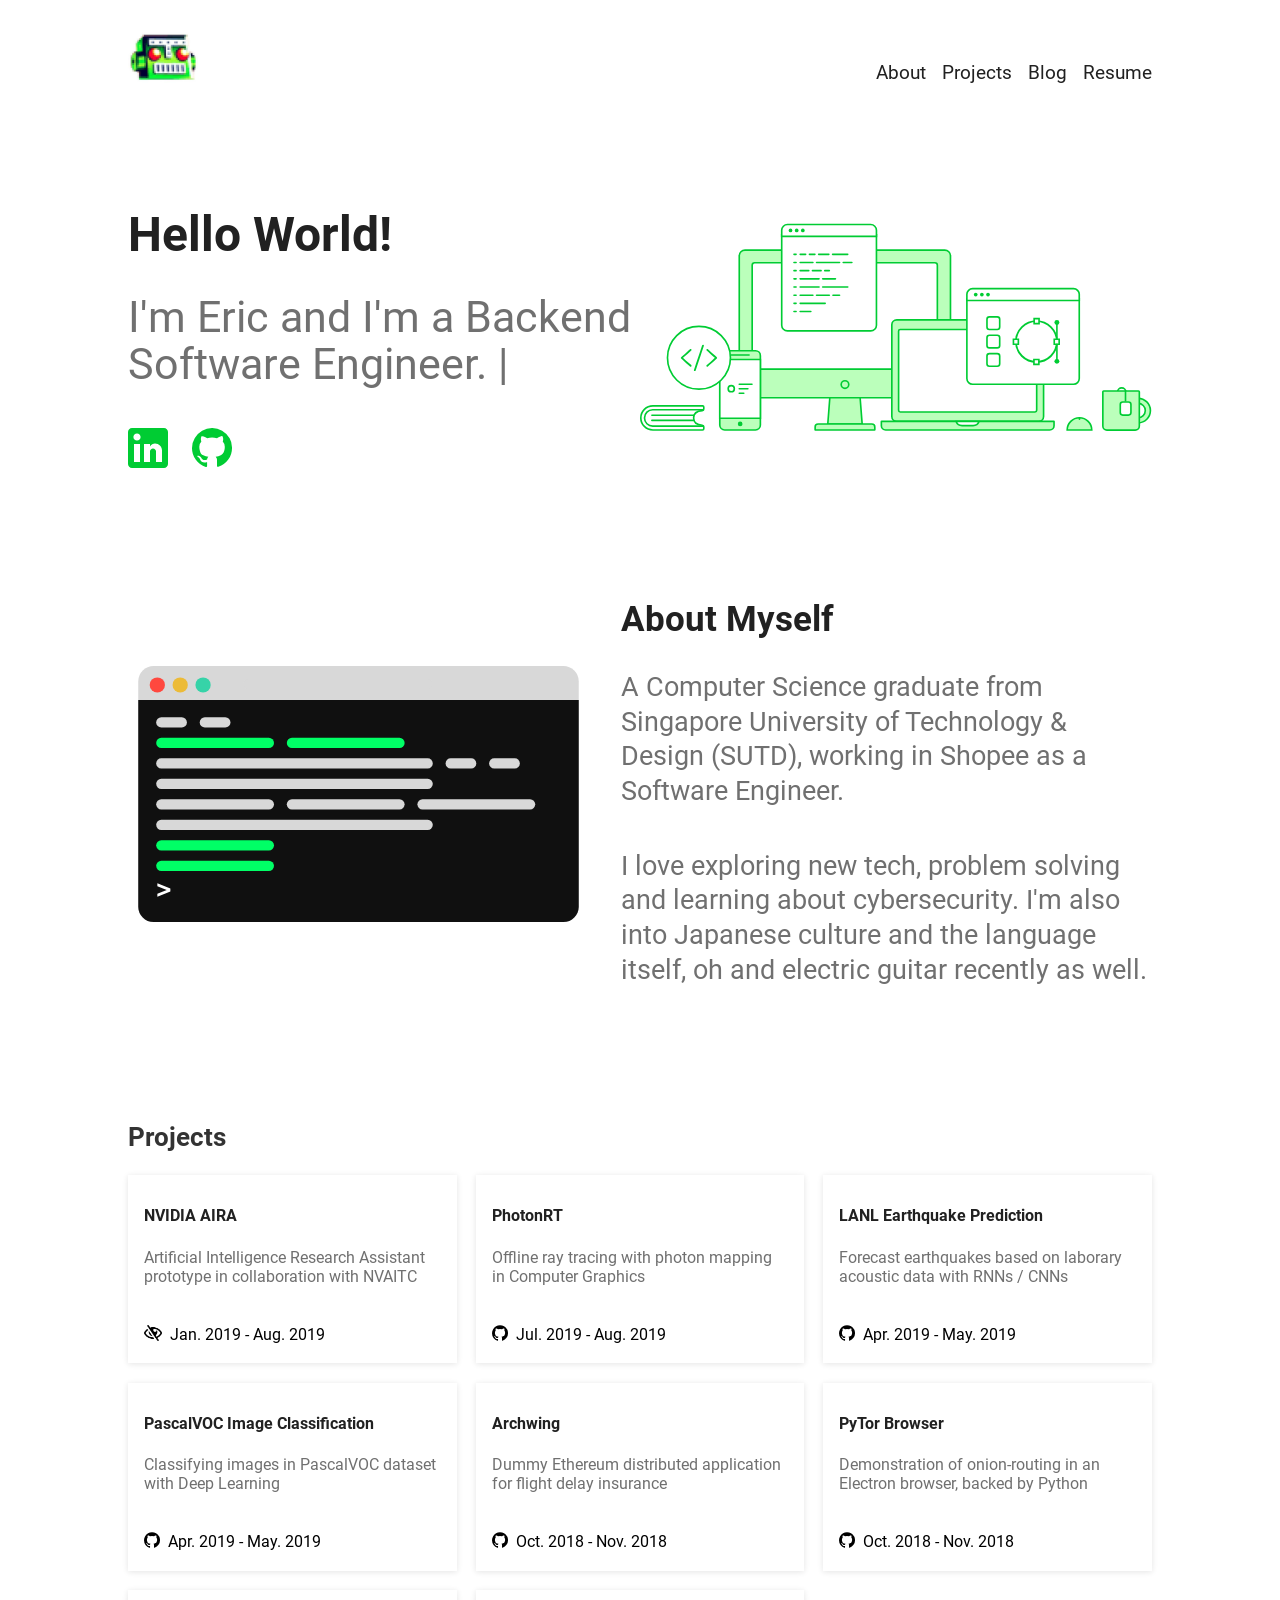
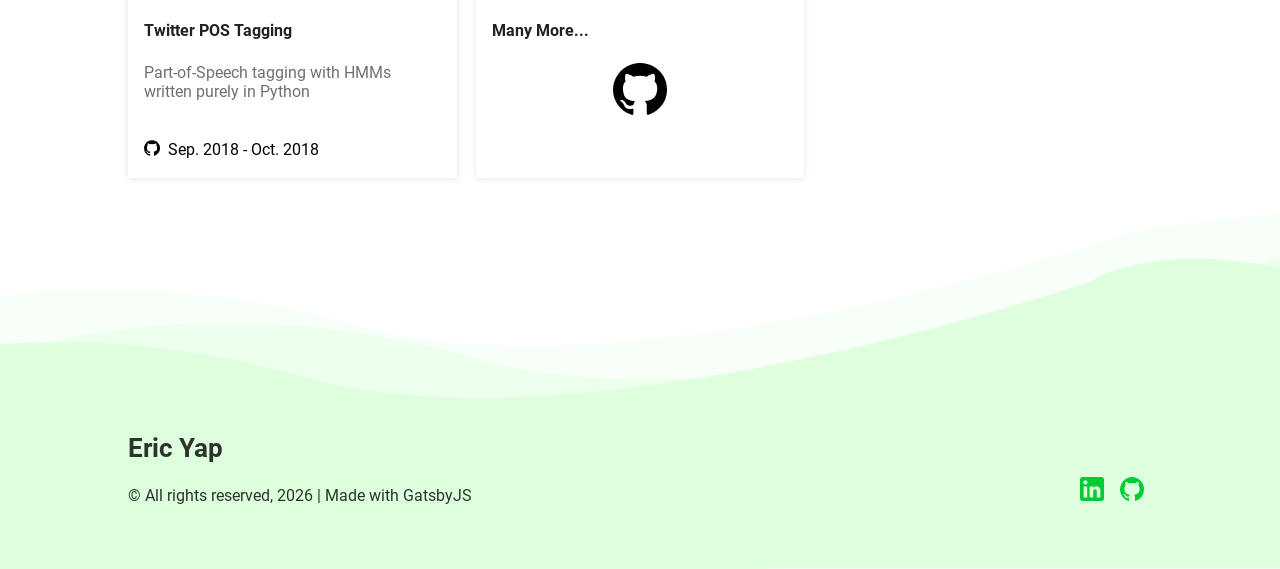
==== commit 50661a35: "Updates" ====
--- a/index.html
+++ b/index.html
@@ -1,49 +1,189 @@
-<!DOCTYPE html><html lang="en"><head><meta charSet="utf-8"/><meta http-equiv="x-ua-compatible" content="ie=edge"/><meta name="viewport" content="width=device-width, initial-scale=1, shrink-to-fit=no"/><style data-href="/commons.ebdae25c0e21c38cb0d7.css">@font-face{font-family:Roboto;font-style:normal;font-display:fallback;font-weight:400;src:url(/static/roboto-v18-latin-regular-68889c246da2739681c1065d15a1ab0b.eot);src:local("Roboto"),local("Roboto-Regular"),url(/static/roboto-v18-latin-regular-68889c246da2739681c1065d15a1ab0b.eot?#iefix) format("embedded-opentype"),url(/static/roboto-v18-latin-regular-5d4aeb4e5f5ef754e307d7ffaef688bd.woff2) format("woff2"),url(/static/roboto-v18-latin-regular-bafb105baeb22d965c70fe52ba6b49d9.woff) format("woff"),url(/static/roboto-v18-latin-regular-372d0cc3288fe8e97df49742baefce90.ttf) format("truetype"),url(/static/roboto-v18-latin-regular-8681f434273fd6a267b1a16a035c5f79.svg#Roboto) format("svg")}@font-face{font-family:Roboto;font-style:normal;font-display:fallback;font-weight:700;src:url(/static/roboto-v18-latin-700-376e0950b361fbd3b09508031f498de5.eot);src:local("Roboto Bold"),local("Roboto-Bold"),url(/static/roboto-v18-latin-700-376e0950b361fbd3b09508031f498de5.eot?#iefix) format("embedded-opentype"),url(/static/roboto-v18-latin-700-037d830416495def72b7881024c14b7b.woff2) format("woff2"),url(/static/roboto-v18-latin-700-cf6613d1adf490972c557a8e318e0868.woff) format("woff"),url(/static/roboto-v18-latin-700-cae5027f600d2a0d88ac309655618e31.ttf) format("truetype"),url(/static/roboto-v18-latin-700-57888be7f3e68a7050452ea3157cf4de.svg#Roboto) format("svg")}</style><meta name="generator" content="Gatsby 2.16.1"/><title data-react-helmet="true">ericywl | Eric Yap</title><meta data-react-helmet="true" name="description" content="Welcome to ericywl&#x27;s portfolio."/><meta data-react-helmet="true" property="og:title" content="ericywl"/><meta data-react-helmet="true" property="og:description" content="Welcome to ericywl&#x27;s portfolio."/><meta data-react-helmet="true" property="og:type" content="website"/><meta data-react-helmet="true" name="twitter:card" content="summary"/><meta data-react-helmet="true" name="twitter:creator" content="ericywl"/><meta data-react-helmet="true" name="twitter:title" content="ericywl"/><meta data-react-helmet="true" name="twitter:description" content="Welcome to ericywl&#x27;s portfolio."/><style data-styled="bpxxYv ekqXRo dmogtA gZZwnn rybxy  iBByFM khWWKr dJHtPM jIOkAM fwwKXk HlLwg iCcRzT hJtEiE cqWHcu btLbzO jUYOXP dXSxro kZUATk hQNXOc dIBkVr cwqYkI fljQQi" data-styled-version="4.4.0">
-/* sc-component-id: styles__Wrapper-eukzqx-0 */
-.bpxxYv{min-height:100vh;display:-webkit-box;display:-webkit-flex;display:-ms-flexbox;display:flex;-webkit-flex-direction:column;-ms-flex-direction:column;flex-direction:column;}
-/* sc-component-id: sc-global-1270346073 */
-html{font-family:'Roboto',Helvetica,sans-serif;-ms-text-size-adjust:100%;-webkit-text-size-adjust:100%;} html article,html aside,html details,html figcaption,html figure,html footer,html header,html main,html menu,html nav,html section,html summary{display:block;} html audio,html canvas,html progress,html video{display:inline-block;} html audio:not([controls]){display:none;height:0;} html progress{vertical-align:baseline;} html [hidden],html template{display:none;} html a{background-color:transparent;-webkit-text-decoration-skip:objects;} html a:active,html a:hover{outline-width:0;} html abbr[title]{border-bottom:none;-webkit-text-decoration:underline;text-decoration:underline;-webkit-text-decoration:underline dotted;text-decoration:underline dotted;} html b,html strong{font-weight:inherit;font-weight:bolder;} html dfn{font-style:italic;} html h1{font-size:2em;margin:0.67em 0;} html mark{background-color:#ff0;color:#000;} html small{font-size:80%;} html sub,html sup{font-size:75%;line-height:0;position:relative;vertical-align:baseline;} html sub{bottom:-0.25em;} html sup{top:-0.5em;} html img{border-style:none;} html svg:not(:root){overflow:hidden;} html code,html kbd,html pre,html samp{font-family:monospace,monospace;font-size:1em;} html figure{margin:1em 40px;} html hr{box-sizing:content-box;height:0;overflow:visible;} html button,html input,html optgroup,html select,html textarea{font:inherit;margin:0;} html optgroup{font-weight:700;} html button,html input{overflow:visible;} html button,html select{text-transform:none;} html [type='reset'],html [type='submit'],html button,html html [type='button']{-webkit-appearance:button;} html [type='button']::-moz-focus-inner,html [type='reset']::-moz-focus-inner,html [type='submit']::-moz-focus-inner,html button::-moz-focus-inner{border-style:none;padding:0;} html [type='button']:-moz-focusring,html [type='reset']:-moz-focusring,html [type='submit']:-moz-focusring,html button:-moz-focusring{outline:1px dotted ButtonText;} html fieldset{border:1px solid silver;margin:0 2px;padding:0.35em 0.625em 0.75em;} html legend{box-sizing:border-box;color:inherit;display:table;max-width:100%;padding:0;white-space:normal;} html textarea{overflow:auto;} html [type='checkbox'],html [type='radio']{box-sizing:border-box;padding:0;} html [type='number']::-webkit-inner-spin-button,html [type='number']::-webkit-outer-spin-button{height:auto;} html [type='search']{-webkit-appearance:textfield;outline-offset:-2px;} html [type='search']::-webkit-search-cancel-button,html [type='search']::-webkit-search-decoration{-webkit-appearance:none;} html::-webkit-input-placeholder{color:inherit;opacity:0.54;} html::-webkit-file-upload-button{-webkit-appearance:button;font:inherit;} html html{font:112.5%/1.45em georgia,serif;box-sizing:border-box;overflow-y:scroll;} html *{box-sizing:inherit;} html *:before{box-sizing:inherit;} html *:after{box-sizing:inherit;} html img{max-width:100%;margin-left:0;margin-right:0;margin-top:0;padding-bottom:0;padding-left:0;padding-right:0;padding-top:0;margin-bottom:1.45rem;} html h1{margin-left:0;margin-right:0;margin-top:0;padding-bottom:0;padding-left:0;padding-right:0;padding-top:0;margin-bottom:1.45rem;color:inherit;font-weight:bold;text-rendering:optimizeLegibility;font-size:2.25rem;line-height:1.1;} html h2{margin-left:0;margin-right:0;margin-top:0;padding-bottom:0;padding-left:0;padding-right:0;padding-top:0;margin-bottom:1.45rem;color:inherit;font-weight:bold;text-rendering:optimizeLegibility;font-size:1.62671rem;line-height:1.1;} html h3{margin-left:0;margin-right:0;margin-top:0;padding-bottom:0;padding-left:0;padding-right:0;padding-top:0;margin-bottom:1.45rem;color:inherit;font-weight:bold;text-rendering:optimizeLegibility;font-size:1.38316rem;line-height:1.1;} html h4{margin-left:0;margin-right:0;margin-top:0;padding-bottom:0;padding-left:0;padding-right:0;padding-top:0;margin-bottom:1.45rem;color:inherit;font-weight:bold;text-rendering:optimizeLegibility;font-size:1rem;line-height:1.1;} html h5{margin-left:0;margin-right:0;margin-top:0;padding-bottom:0;padding-left:0;padding-right:0;padding-top:0;margin-bottom:1.45rem;color:inherit;font-weight:bold;text-rendering:optimizeLegibility;font-size:0.85028rem;line-height:1.1;} html h6{margin-left:0;margin-right:0;margin-top:0;padding-bottom:0;padding-left:0;padding-right:0;padding-top:0;margin-bottom:1.45rem;color:inherit;font-weight:bold;text-rendering:optimizeLegibility;font-size:0.78405rem;line-height:1.1;} html hgroup{margin-left:0;margin-right:0;margin-top:0;padding-bottom:0;padding-left:0;padding-right:0;padding-top:0;margin-bottom:1.45rem;} html ul{margin-left:1.45rem;margin-right:0;margin-top:0;padding-bottom:0;padding-left:0;padding-right:0;padding-top:0;margin-bottom:1.45rem;list-style-position:outside;list-style-image:none;} html ol{margin-left:1.45rem;margin-right:0;margin-top:0;padding-bottom:0;padding-left:0;padding-right:0;padding-top:0;margin-bottom:1.45rem;list-style-position:outside;list-style-image:none;} html dl{margin-left:0;margin-right:0;margin-top:0;padding-bottom:0;padding-left:0;padding-right:0;padding-top:0;margin-bottom:1.45rem;} html dd{margin-left:0;margin-right:0;margin-top:0;padding-bottom:0;padding-left:0;padding-right:0;padding-top:0;margin-bottom:1.45rem;} html p{margin-left:0;margin-right:0;margin-top:0;padding-bottom:0;padding-left:0;padding-right:0;padding-top:0;margin-bottom:1.45rem;} html figure{margin-left:0;margin-right:0;margin-top:0;padding-bottom:0;padding-left:0;padding-right:0;padding-top:0;margin-bottom:1.45rem;} html pre{margin-left:0;margin-right:0;margin-top:0;padding-bottom:0;padding-left:0;padding-right:0;padding-top:0;margin-bottom:1.45rem;font-size:0.85rem;line-height:1.42;background:hsla(0,0%,0%,0.04);border-radius:3px;overflow:auto;word-wrap:normal;padding:1.45rem;} html table{margin-left:0;margin-right:0;margin-top:0;padding-bottom:0;padding-left:0;padding-right:0;padding-top:0;margin-bottom:1.45rem;font-size:1rem;line-height:1.45rem;border-collapse:collapse;width:100%;} html fieldset{margin-left:0;margin-right:0;margin-top:0;padding-bottom:0;padding-left:0;padding-right:0;padding-top:0;margin-bottom:1.45rem;} html blockquote{margin-left:1.45rem;margin-right:1.45rem;margin-top:0;padding-bottom:0;padding-left:0;padding-right:0;padding-top:0;margin-bottom:1.45rem;} html form{margin-left:0;margin-right:0;margin-top:0;padding-bottom:0;padding-left:0;padding-right:0;padding-top:0;margin-bottom:1.45rem;} html noscript{margin-left:0;margin-right:0;margin-top:0;padding-bottom:0;padding-left:0;padding-right:0;padding-top:0;margin-bottom:1.45rem;} html iframe{margin-left:0;margin-right:0;margin-top:0;padding-bottom:0;padding-left:0;padding-right:0;padding-top:0;margin-bottom:1.45rem;} html hr{margin-left:0;margin-right:0;margin-top:0;padding-bottom:0;padding-left:0;padding-right:0;padding-top:0;margin-bottom:calc(1.45rem - 1px);background:hsla(0,0%,0%,0.2);border:none;height:1px;} html address{margin-left:0;margin-right:0;margin-top:0;padding-bottom:0;padding-left:0;padding-right:0;padding-top:0;margin-bottom:1.45rem;} html b{font-weight:bold;} html strong{font-weight:bold;} html dt{font-weight:bold;} html th{font-weight:bold;} html li{margin-bottom:calc(1.45rem / 2);} html ol li{padding-left:0;} html ul li{padding-left:0;} html li > ol{margin-left:1.45rem;margin-bottom:calc(1.45rem / 2);margin-top:calc(1.45rem / 2);} html li > ul{margin-left:1.45rem;margin-bottom:calc(1.45rem / 2);margin-top:calc(1.45rem / 2);} html blockquote *:last-child{margin-bottom:0;} html li *:last-child{margin-bottom:0;} html p *:last-child{margin-bottom:0;} html li > p{margin-bottom:calc(1.45rem / 2);} html code{font-size:0.85rem;line-height:1.45rem;} html kbd{font-size:0.85rem;line-height:1.45rem;} html samp{font-size:0.85rem;line-height:1.45rem;} html abbr{border-bottom:1px dotted hsla(0,0%,0%,0.5);cursor:help;} html acronym{border-bottom:1px dotted hsla(0,0%,0%,0.5);cursor:help;} html abbr[title]{border-bottom:1px dotted hsla(0,0%,0%,0.5);cursor:help;-webkit-text-decoration:none;text-decoration:none;} html thead{text-align:left;} html td,html th{text-align:left;border-bottom:1px solid hsla(0,0%,0%,0.12);font-feature-settings:'tnum';-moz-font-feature-settings:'tnum';-ms-font-feature-settings:'tnum';-webkit-font-feature-settings:'tnum';padding-left:0.96667rem;padding-right:0.96667rem;padding-top:0.725rem;padding-bottom:calc(0.725rem - 1px);} html th:first-child,html td:first-child{padding-left:0;} html th:last-child,html td:last-child{padding-right:0;} html tt,html code{background-color:hsla(0,0%,0%,0.04);border-radius:3px;font-family:'SFMono-Regular',Consolas,'Roboto Mono','Droid Sans Mono', 'Liberation Mono',Menlo,Courier,monospace;padding:0;padding-top:0.2em;padding-bottom:0.2em;} html pre code{background:none;line-height:1.42;} html code:before,html code:after,html tt:before,html tt:after{-webkit-letter-spacing:-0.2em;-moz-letter-spacing:-0.2em;-ms-letter-spacing:-0.2em;letter-spacing:-0.2em;content:' ';} html pre code:before,html pre code:after,html pre tt:before,html pre tt:after{content:'';} @media only screen and (max-width:480px){html html{font-size:100%;}} html body{margin:0;padding:0;font-family:'Roboto',Helvetica,sans-serif;color:hsla(0,0%,0%,0.8);font-weight:normal;word-wrap:break-word;font-kerning:normal;-moz-font-feature-settings:'kern','liga','clig','calt';-ms-font-feature-settings:'kern','liga','clig','calt';-webkit-font-feature-settings:'kern','liga','clig','calt';font-feature-settings:'kern','liga','clig','calt';} html a{-webkit-text-decoration:none;text-decoration:none;} html input:focus,html select:focus,html textarea:focus,html button:focus{outline:none;}
-/* sc-component-id: styles__SideLinks-sc-1a4s39s-0 */
-.rybxy a{color:#6d6d6d;font-size:14pt;-webkit-text-decoration:none;text-decoration:none;margin-right:1rem;padding-bottom:5px;} .rybxy a:last-child{margin-right:unset;} .rybxy a:hover{border-bottom:3px solid black;-webkit-transition:0.2s;transition:0.2s;} @media (max-width:960px){.rybxy a{font-size:12pt;}}
-/* sc-component-id: styles__Wrapper-sc-1a4s39s-1 */
-.ekqXRo{background:transparent;width:100%;}
-/* sc-component-id: styles__Navbar-sc-1a4s39s-2 */
-.dmogtA{padding:1.5rem 0;display:-webkit-box;display:-webkit-flex;display:-ms-flexbox;display:flex;-webkit-align-items:center;-webkit-box-align:center;-ms-flex-align:center;align-items:center;-webkit-box-pack:justify;-webkit-justify-content:space-between;-ms-flex-pack:justify;justify-content:space-between;} .dmogtA a{color:#212121;}
-/* sc-component-id: Container-sc-71mwbo-0 */
-.gZZwnn{max-width:1280px;margin:0 auto;width:90%;} @media (min-width:601px){.gZZwnn{width:90%;}} @media (min-width:993px){.gZZwnn{width:80%;}}
-/* sc-component-id: styles__Wrapper-jz7fvv-0 */
-.hQNXOc{margin-top:auto;padding:28rem 0 4rem 0;background-image:url([data-uri]);background-size:cover;background-position:top;background-repeat:no-repeat;} @media (max-width:1960px){.hQNXOc{padding:14rem 0 4rem;}} @media (max-width:680px){.hQNXOc{padding-bottom:1rem;}}
-/* sc-component-id: styles__Flex-jz7fvv-1 */
-.dIBkVr{display:-webkit-box;display:-webkit-flex;display:-ms-flexbox;display:flex;-webkit-align-items:flex-end;-webkit-box-align:flex-end;-ms-flex-align:flex-end;align-items:flex-end;-webkit-box-pack:justify;-webkit-justify-content:space-between;-ms-flex-pack:justify;justify-content:space-between;} @media (max-width:680px){.dIBkVr{-webkit-flex-direction:column;-ms-flex-direction:column;flex-direction:column;text-align:center;-webkit-align-iterms:center;-webkit-box-align-iterms:center;-ms-flex-align-iterms:center;align-iterms:center;}}
-/* sc-component-id: styles__Socials-jz7fvv-2 */
-.fljQQi{display:-webkit-box;display:-webkit-flex;display:-ms-flexbox;display:flex;-webkit-align-items:center;-webkit-box-align:center;-ms-flex-align:center;align-items:center;} .fljQQi a{margin:0 0.5rem;} .fljQQi a img{margin:0;}
-/* sc-component-id: styles__Details-jz7fvv-3 */
-@media (max-width:680px){.cwqYkI{margin-bottom:2rem;}}
-/* sc-component-id: styles__Wrapper-jo11xu-0 */
-.iBByFM{padding:4rem 0;display:-webkit-box;display:-webkit-flex;display:-ms-flexbox;display:flex;-webkit-align-items:center;-webkit-box-align:center;-ms-flex-align:center;align-items:center;-webkit-box-pack:justify;-webkit-justify-content:space-between;-ms-flex-pack:justify;justify-content:space-between;} @media (max-width:960px){.iBByFM{-webkit-flex-direction:column;-ms-flex-direction:column;flex-direction:column;padding:2rem 0;}}
-/* sc-component-id: styles__Details-jo11xu-1 */
-.khWWKr{-webkit-flex:1;-ms-flex:1;flex:1;} @media (max-width:960px){.khWWKr{width:100%;margin-bottom:2rem;}} .khWWKr h1{margin-bottom:2rem;font-size:36pt;color:#212121;} @media (max-width:960px){.khWWKr h1{font-size:33pt;}} @media (max-width:680px){.khWWKr h1{font-size:30pt;}} .khWWKr h4{margin-bottom:2.5rem;font-size:32pt;font-weight:normal;color:#707070;} @media (max-width:960px){.khWWKr h4{font-size:29pt;}} @media (max-width:680px){.khWWKr h4{font-size:26pt;}} .khWWKr h4 span{-webkit-animation:wwmJX 0.75s step-end infinite;animation:wwmJX 0.75s step-end infinite;}
-/* sc-component-id: styles__Thumbnail-jo11xu-2 */
-.jIOkAM{-webkit-flex:1;-ms-flex:1;flex:1;} @media (max-width:960px){.jIOkAM{width:100%;}} .jIOkAM img{width:100%;}
-/* sc-component-id: styles__Socials-jo11xu-3 */
-.dJHtPM{display:-webkit-box;display:-webkit-flex;display:-ms-flexbox;display:flex;-webkit-align-items:center;-webkit-box-align:center;-ms-flex-align:center;align-items:center;} .dJHtPM a{margin-right:1.5rem;} .dJHtPM a img{margin:0;}
-/* sc-component-id: styles__Wrapper-sc-1phsw2v-0 */
-.fwwKXk{padding:4rem 0;display:-webkit-box;display:-webkit-flex;display:-ms-flexbox;display:flex;-webkit-align-items:center;-webkit-box-align:center;-ms-flex-align:center;align-items:center;-webkit-box-pack:justify;-webkit-justify-content:space-between;-ms-flex-pack:justify;justify-content:space-between;} @media (max-width:960px){.fwwKXk{-webkit-flex-direction:column;-ms-flex-direction:column;flex-direction:column;padding:2rem 0;}}
-/* sc-component-id: styles__Details-sc-1phsw2v-1 */
-.iCcRzT{-webkit-flex:1;-ms-flex:1;flex:1;padding-left:2rem;} @media (max-width:960px){.iCcRzT{padding-left:unset;width:100%;}} .iCcRzT h2{margin-bottom:2rem;font-size:26pt;color:#212121;} @media (max-width:960px){.iCcRzT h2{font-size:24pt;}} @media (max-width:680px){.iCcRzT h2{font-size:22pt;}} .iCcRzT p{margin-bottom:2.5rem;font-size:20pt;font-weight:normal;line-height:1.3;color:#707070;} @media (max-width:960px){.iCcRzT p{font-size:18pt;}} @media (max-width:680px){.iCcRzT p{font-size:16pt;}}
-/* sc-component-id: styles__Thumbnail-sc-1phsw2v-2 */
-.HlLwg{-webkit-flex:1;-ms-flex:1;flex:1;max-width:45%;} @media (max-width:960px){.HlLwg{width:100%;margin-bottom:2rem;}} .HlLwg img{width:100%;}
-/* sc-component-id: styles__Wrapper-sc-4knix4-0 */
-.hJtEiE{padding:2rem 0;} .hJtEiE h1{font-size:26pt;}
-/* sc-component-id: styles__Grid-sc-4knix4-1 */
-.cqWHcu{display:grid;-webkit-align-items:center;-webkit-box-align:center;-ms-flex-align:center;align-items:center;grid-template-columns:repeat(3,1fr);grid-template-rows:8fr;gap:1.2rem 1.2rem;} @media (max-width:960px){.cqWHcu{grid-template-columns:repeat(2,1fr);}} @media (max-width:680px){.cqWHcu{grid-template-columns:1fr;}}
-/* sc-component-id: styles__Item-sc-4knix4-2 */
-.btLbzO{width:100%;height:100%;overflow:hidden;box-shadow:0 1px 6px 0 rgba(0,0,0,0.11);} .btLbzO h4{color:#212121;} .btLbzO p{color:#707070;} .btLbzO:hover{box-shadow:0 4px 10px 0 #88ff88;}
-/* sc-component-id: styles__Card-sc-4knix4-3 */
-.jUYOXP{padding:1rem;background:#ffffff;box-shadow:0 3px 6px 0 rgba(0,0,0,0.09);height:100%;}
-/* sc-component-id: styles__Content-sc-4knix4-4 */
-.dXSxro{padding:1rem 0;}
-/* sc-component-id: styles__Stats-sc-4knix4-5 */
-.kZUATk{-webkit-align-items:center;-webkit-box-align:center;-ms-flex-align:center;align-items:center;padding-bottom:0.2rem;} .kZUATk div{display:-webkit-box;display:-webkit-flex;display:-ms-flexbox;display:flex;} .kZUATk div:first-child{margin-right:0.5rem;} .kZUATk div img{margin:0;} .kZUATk div span{color:#000;margin-left:0.5rem;}</style><style data-styled="wwmJX" data-styled-version="4.4.0">
-/* sc-component-id: sc-keyframes-wwmJX */
-@-webkit-keyframes wwmJX{from,to{color:transparent;}50%{color:#707070;}} @keyframes wwmJX{from,to{color:transparent;}50%{color:#707070;}}</style><link rel="shortcut icon" href="/icons/icon-48x48.png?v=e09c8bf06130d2a897b3265abaf841e2"/><link rel="manifest" href="/manifest.webmanifest"/><meta name="theme-color" content="#663399"/><link rel="apple-touch-icon" sizes="48x48" href="/icons/icon-48x48.png?v=e09c8bf06130d2a897b3265abaf841e2"/><link rel="apple-touch-icon" sizes="72x72" href="/icons/icon-72x72.png?v=e09c8bf06130d2a897b3265abaf841e2"/><link rel="apple-touch-icon" sizes="96x96" href="/icons/icon-96x96.png?v=e09c8bf06130d2a897b3265abaf841e2"/><link rel="apple-touch-icon" sizes="144x144" href="/icons/icon-144x144.png?v=e09c8bf06130d2a897b3265abaf841e2"/><link rel="apple-touch-icon" sizes="192x192" href="/icons/icon-192x192.png?v=e09c8bf06130d2a897b3265abaf841e2"/><link rel="apple-touch-icon" sizes="256x256" href="/icons/icon-256x256.png?v=e09c8bf06130d2a897b3265abaf841e2"/><link rel="apple-touch-icon" sizes="384x384" href="/icons/icon-384x384.png?v=e09c8bf06130d2a897b3265abaf841e2"/><link rel="apple-touch-icon" sizes="512x512" href="/icons/icon-512x512.png?v=e09c8bf06130d2a897b3265abaf841e2"/><link as="script" rel="preload" href="/webpack-runtime-8e136d3ad1a631e840c5.js"/><link as="script" rel="preload" href="/app-06906fc20196cdff2e8d.js"/><link as="script" rel="preload" href="/commons-8382123b132f5f9c6ce8.js"/><link as="script" rel="preload" href="/component---src-pages-index-js-4e6826cc2942a7377e18.js"/><link as="fetch" rel="preload" href="/page-data/index/page-data.json" crossorigin="anonymous"/></head><body><noscript id="gatsby-noscript">This app works best with JavaScript enabled.</noscript><div id="___gatsby"><div style="outline:none" tabindex="-1" role="group" id="gatsby-focus-wrapper"><div class="styles__Wrapper-eukzqx-0 bpxxYv"><div class="styles__Wrapper-sc-1a4s39s-1 ekqXRo"><div class="Container-sc-71mwbo-0 gZZwnn styles__Navbar-sc-1a4s39s-2 dmogtA"><a aria-current="page" class="" href="/"><img src="/static/robot-072c850fa558d850d62f8fb6aac1b13a.png" width="70px" alt="Icon"/></a><div class="styles__SideLinks-sc-1a4s39s-0 rybxy"><a href="#about">About</a><a href="#projects">Projects</a><a href="/blog">Blog</a><a href="/ericywl_resume.pdf" target="_blank" rel="noopener noreferrer">Resume</a></div></div></div><div class="Container-sc-71mwbo-0 gZZwnn styles__Wrapper-jo11xu-0 iBByFM"><div class="styles__Details-jo11xu-1 khWWKr"><h1>Hello World<!-- -->!</h1><h4>I&#x27;m <!-- -->Eric<!-- --> and I&#x27;m <!-- -->an aspiring Software Engineer<!-- -->. <span>|</span></h4><div class="styles__Socials-jo11xu-3 dJHtPM"><a href="https://linkedin.com/in/ericywl" target="_blank" rel="noopener noreferrer"><img src="/icons/linkedin.svg" width="40" alt="LinkedIn"/></a><a href="https://github.com/ericywl" target="_blank" rel="noopener noreferrer"><img src="/icons/github.svg" width="40" alt="GitHub"/></a></div></div><div class="styles__Thumbnail-jo11xu-2 jIOkAM"><img src="/static/hero-d9251480928434b900ad64a496071863.svg" alt="Hello World"/></div></div><div id="about" class="Container-sc-71mwbo-0 gZZwnn styles__Wrapper-sc-1phsw2v-0 fwwKXk"><div class="styles__Thumbnail-sc-1phsw2v-2 HlLwg"><img src="[data-uri]" alt="About"/></div><div class="styles__Details-sc-1phsw2v-1 iCcRzT"><h2>About Myself</h2><p id="0">A Computer Science graduate from Singapore University of Technology &amp; Design (SUTD), looking for Software Engineering jobs.</p><p id="1">I love exploring new tech, problem solving and learning about cybersecurity. I&#x27;m also into Japanese culture and the language itself, oh and electric guitar recently as well.</p></div></div><div id="projects" class="Container-sc-71mwbo-0 gZZwnn styles__Wrapper-sc-4knix4-0 hJtEiE"><h2>Projects</h2><div class="styles__Grid-sc-4knix4-1 cqWHcu"><div class="styles__Item-sc-4knix4-2 btLbzO"><div class="styles__Card-sc-4knix4-3 jUYOXP"><div class="styles__Content-sc-4knix4-4 dXSxro"><h4>NVIDIA AIRA</h4><p>Artificial Intelligence Research Assistant prototype in collaboration with NVAITC</p></div><div class="styles__Stats-sc-4knix4-5 kZUATk"><div><img width="18px" height="16px" src="/static/slash-d069a7255528adf462497e4a15ea8e1b.png" alt="Not available"/><span>Jan. 2019 - Aug. 2019</span></div></div></div></div><a href="https://github.com/ericywl/ray-tracer" target="_blank" rel="noopener noreferrer" class="styles__Item-sc-4knix4-2 btLbzO"><div class="styles__Card-sc-4knix4-3 jUYOXP"><div class="styles__Content-sc-4knix4-4 dXSxro"><h4>PhotonRT</h4><p>Offline ray tracing with photon mapping in Computer Graphics</p></div><div class="styles__Stats-sc-4knix4-5 kZUATk"><div><img width="16px" height="16px" src="[data-uri]" alt="PhotonRT"/><span>Jul. 2019 - Aug. 2019</span></div></div></div></a><a href="https://github.com/ericywl/lanl-gui" target="_blank" rel="noopener noreferrer" class="styles__Item-sc-4knix4-2 btLbzO"><div class="styles__Card-sc-4knix4-3 jUYOXP"><div class="styles__Content-sc-4knix4-4 dXSxro"><h4>LANL Earthquake Prediction</h4><p>Forecast earthquakes based on laborary acoustic data with RNNs / CNNs</p></div><div class="styles__Stats-sc-4knix4-5 kZUATk"><div><img width="16px" height="16px" src="[data-uri]" alt="LANL Earthquake Prediction"/><span>Apr. 2019 - May. 2019</span></div></div></div></a><a href="https://github.com/ericywl/lanl-pred" target="_blank" rel="noopener noreferrer" class="styles__Item-sc-4knix4-2 btLbzO"><div class="styles__Card-sc-4knix4-3 jUYOXP"><div class="styles__Content-sc-4knix4-4 dXSxro"><h4>PascalVOC Image Classification</h4><p>Classifying images in PascalVOC dataset with Deep Learning</p></div><div class="styles__Stats-sc-4knix4-5 kZUATk"><div><img width="16px" height="16px" src="[data-uri]" alt="PascalVOC Image Classification"/><span>Apr. 2019 - May. 2019</span></div></div></div></a><a href="https://github.com/causztic/archwing" target="_blank" rel="noopener noreferrer" class="styles__Item-sc-4knix4-2 btLbzO"><div class="styles__Card-sc-4knix4-3 jUYOXP"><div class="styles__Content-sc-4knix4-4 dXSxro"><h4>Archwing</h4><p>Dummy Ethereum distributed application for flight delay insurance</p></div><div class="styles__Stats-sc-4knix4-5 kZUATk"><div><img width="16px" height="16px" src="[data-uri]" alt="Archwing"/><span>Oct. 2018 - Nov. 2018</span></div></div></div></a><a href="https://github.com/causztic/pytor-browser" target="_blank" rel="noopener noreferrer" class="styles__Item-sc-4knix4-2 btLbzO"><div class="styles__Card-sc-4knix4-3 jUYOXP"><div class="styles__Content-sc-4knix4-4 dXSxro"><h4>PyTor Browser</h4><p>Demonstration of onion-routing in an Electron browser, backed by Python</p></div><div class="styles__Stats-sc-4knix4-5 kZUATk"><div><img width="16px" height="16px" src="[data-uri]" alt="PyTor Browser"/><span>Oct. 2018 - Nov. 2018</span></div></div></div></a><a href="https://github.com/ericywl/hmm-pos-tag" target="_blank" rel="noopener noreferrer" class="styles__Item-sc-4knix4-2 btLbzO"><div class="styles__Card-sc-4knix4-3 jUYOXP"><div class="styles__Content-sc-4knix4-4 dXSxro"><h4>Twitter POS Tagging</h4><p>Part-of-Speech tagging with HMMs written purely in Python</p></div><div class="styles__Stats-sc-4knix4-5 kZUATk"><div><img width="16px" height="16px" src="[data-uri]" alt="Twitter POS Tagging"/><span>Sep. 2018 - Oct. 2018</span></div></div></div></a><a href="https://github.com/ericywl" target="_blank" rel="noopener noreferrer" class="styles__Item-sc-4knix4-2 btLbzO"><div class="styles__Card-sc-4knix4-3 jUYOXP"><div class="styles__Content-sc-4knix4-4 dXSxro"><h4>Many More...</h4><div style="width:54px;margin:auto"><img src="[data-uri]" alt="Many more at GitHub"/></div></div></div></a></div></div><div class="styles__Wrapper-jz7fvv-0 hQNXOc"><div class="Container-sc-71mwbo-0 gZZwnn styles__Flex-jz7fvv-1 dIBkVr"><div class="styles__Details-jz7fvv-3 cwqYkI"><h2>Eric Yap</h2><span>© All rights reserved, <!-- -->2019<!-- --> | Made with GatsbyJS</span></div><div class="styles__Socials-jz7fvv-2 fljQQi"><a href="https://linkedin.com/in/ericywl" target="_blank" rel="noopener noreferrer"><img src="/icons/linkedin.svg" width="24" alt="LinkedIn"/></a><a href="https://github.com/ericywl" target="_blank" rel="noopener noreferrer"><img src="/icons/github.svg" width="24" alt="GitHub"/></a></div></div></div></div></div></div><script id="gatsby-script-loader">/*<![CDATA[*/window.pagePath="/";window.webpackCompilationHash="fea3d06669f0ad4be29b";/*]]>*/</script><script id="gatsby-chunk-mapping">/*<![CDATA[*/window.___chunkMapping={"app":["/app-06906fc20196cdff2e8d.js"],"component---src-templates-post-index-js":["/component---src-templates-post-index-js-ea9660be6e6cfd160677.js"],"component---src-pages-404-js":["/component---src-pages-404-js-6ac902eab5cad2c466ae.js"],"component---src-pages-blog-js":["/component---src-pages-blog-js-8debaf122f82e2d7b5d0.js"],"component---src-pages-index-js":["/component---src-pages-index-js-4e6826cc2942a7377e18.js"]};/*]]>*/</script><script src="/component---src-pages-index-js-4e6826cc2942a7377e18.js" async=""></script><script src="/commons-8382123b132f5f9c6ce8.js" async=""></script><script src="/app-06906fc20196cdff2e8d.js" async=""></script><script src="/webpack-runtime-8e136d3ad1a631e840c5.js" async=""></script></body></html>+<!DOCTYPE html><html lang="en"><head><meta charSet="utf-8"/><meta http-equiv="x-ua-compatible" content="ie=edge"/><meta name="viewport" content="width=device-width, initial-scale=1, shrink-to-fit=no"/><meta name="theme-color" content="#663399"/><meta data-react-helmet="true" name="twitter:description" content="Welcome to ericywl&#x27;s portfolio."/><meta data-react-helmet="true" name="twitter:title" content="ericywl"/><meta data-react-helmet="true" name="twitter:creator" content="ericywl"/><meta data-react-helmet="true" name="twitter:card" content="summary"/><meta data-react-helmet="true" property="og:type" content="website"/><meta data-react-helmet="true" property="og:description" content="Welcome to ericywl&#x27;s portfolio."/><meta data-react-helmet="true" property="og:title" content="ericywl"/><meta data-react-helmet="true" name="description" content="Welcome to ericywl&#x27;s portfolio."/><meta name="generator" content="Gatsby 4.19.2"/><style data-href="/styles.e8819a8b8e4978cca6ab.css" data-identity="gatsby-global-css">code[class*=language-],pre[class*=language-]{word-wrap:normal;background:none;color:#000;font-family:Consolas,Monaco,Andale Mono,Ubuntu Mono,monospace;font-size:1rem;-webkit-hyphens:none;hyphens:none;line-height:1.5;-o-tab-size:4;tab-size:4;text-align:left;text-shadow:0 1px #fff;white-space:pre;word-break:normal;word-spacing:normal}code[class*=language-] ::selection,code[class*=language-]::selection,pre[class*=language-] ::selection,pre[class*=language-]::selection{background:#b3d4fc;text-shadow:none}@media print{code[class*=language-],pre[class*=language-]{text-shadow:none}}pre[class*=language-]{margin:.5em 0;overflow:auto;padding:1em}:not(pre)>code[class*=language-],pre[class*=language-]{background:#f5f2f0}:not(pre)>code[class*=language-]{border-radius:.3em;padding:.1em;white-space:normal}.token.cdata,.token.comment,.token.doctype,.token.prolog{color:#708090}.token.punctuation{color:#999}.namespace{opacity:.7}.token.boolean,.token.constant,.token.deleted,.token.number,.token.property,.token.symbol,.token.tag{color:#905}.token.attr-name,.token.builtin,.token.char,.token.inserted,.token.selector,.token.string{color:#690}.language-css .token.string,.style .token.string,.token.entity,.token.operator,.token.url{background:hsla(0,0%,100%,.5);color:#9a6e3a}.token.atrule,.token.attr-value,.token.keyword{color:#07a}.token.class-name,.token.function{color:#dd4a68}.token.important,.token.regex,.token.variable{color:#e90}.token.bold,.token.important{font-weight:700}.token.italic{font-style:italic}.token.entity{cursor:help}@font-face{font-display:fallback;font-family:Roboto;font-style:normal;font-weight:400;src:url(/static/roboto-v18-latin-regular-1df558950e461ee8e0c15dd4d7a785bb.eot);src:local("Roboto"),local("Roboto-Regular"),url(/static/roboto-v18-latin-regular-1df558950e461ee8e0c15dd4d7a785bb.eot?#iefix) format("embedded-opentype"),url(/static/roboto-v18-latin-regular-cb41c1e71debe927815c690f8bb471b0.woff2) format("woff2"),url(/static/roboto-v18-latin-regular-fbebe70817c0f48eb4ee894d68e5562f.woff) format("woff"),url(/static/roboto-v18-latin-regular-cf27fb904103a7092df11a026c7c3089.ttf) format("truetype"),url(/static/roboto-v18-latin-regular-4f862c8ba4ed785461ee30cf79232437.svg#Roboto) format("svg")}@font-face{font-display:fallback;font-family:Roboto;font-style:normal;font-weight:700;src:url(/static/roboto-v18-latin-700-6ce36f3aaaf390fae319ba217bd0f6da.eot);src:local("Roboto Bold"),local("Roboto-Bold"),url(/static/roboto-v18-latin-700-6ce36f3aaaf390fae319ba217bd0f6da.eot?#iefix) format("embedded-opentype"),url(/static/roboto-v18-latin-700-1ab7bbddcdbde1b6f27436ac335939c3.woff2) format("woff2"),url(/static/roboto-v18-latin-700-2b389797cf8bdbea58fb3cd70ea188b5.woff) format("woff"),url(/static/roboto-v18-latin-700-2365a6c8e23aca221a5766b4ab514fa2.ttf) format("truetype"),url(/static/roboto-v18-latin-700-9cc0e6124996a89894204ad52a5b394d.svg#Roboto) format("svg")}</style><title data-react-helmet="true">ericywl | Eric Yap</title><style data-styled="" data-styled-version="5.3.5">.gWJTJk{min-height:100vh;display:-webkit-box;display:-webkit-flex;display:-ms-flexbox;display:flex;-webkit-flex-direction:column;-ms-flex-direction:column;flex-direction:column;}/*!sc*/
+data-styled.g1[id="styles__Wrapper-sc-eukzqx-0"]{content:"gWJTJk,"}/*!sc*/
+html{font-family:'Roboto',Helvetica,sans-serif;-ms-text-size-adjust:100%;-webkit-text-size-adjust:100%;}/*!sc*/
+html article,html aside,html details,html figcaption,html figure,html footer,html header,html main,html menu,html nav,html section,html summary{display:block;}/*!sc*/
+html audio,html canvas,html progress,html video{display:inline-block;}/*!sc*/
+html audio:not([controls]){display:none;height:0;}/*!sc*/
+html progress{vertical-align:baseline;}/*!sc*/
+html [hidden],html template{display:none;}/*!sc*/
+html a{background-color:transparent;-webkit-text-decoration-skip:objects;}/*!sc*/
+html a:active,html a:hover{outline-width:0;}/*!sc*/
+html abbr[title]{border-bottom:none;-webkit-text-decoration:underline;text-decoration:underline;-webkit-text-decoration:underline dotted;text-decoration:underline dotted;}/*!sc*/
+html b,html strong{font-weight:inherit;font-weight:bolder;}/*!sc*/
+html dfn{font-style:italic;}/*!sc*/
+html h1{font-size:2em;margin:0.67em 0;}/*!sc*/
+html mark{background-color:#ff0;color:#000;}/*!sc*/
+html small{font-size:80%;}/*!sc*/
+html sub,html sup{font-size:75%;line-height:0;position:relative;vertical-align:baseline;}/*!sc*/
+html sub{bottom:-0.25em;}/*!sc*/
+html sup{top:-0.5em;}/*!sc*/
+html img{border-style:none;}/*!sc*/
+html svg:not(:root){overflow:hidden;}/*!sc*/
+html code,html kbd,html pre,html samp{font-family:monospace,monospace;font-size:1em;}/*!sc*/
+html figure{margin:1em 40px;}/*!sc*/
+html hr{box-sizing:content-box;height:0;overflow:visible;}/*!sc*/
+html button,html input,html optgroup,html select,html textarea{font:inherit;margin:0;}/*!sc*/
+html optgroup{font-weight:700;}/*!sc*/
+html button,html input{overflow:visible;}/*!sc*/
+html button,html select{text-transform:none;}/*!sc*/
+html [type='reset'],html [type='submit'],html button,html html [type='button']{-webkit-appearance:button;}/*!sc*/
+html [type='button']::-moz-focus-inner,html [type='reset']::-moz-focus-inner,html [type='submit']::-moz-focus-inner,html button::-moz-focus-inner{border-style:none;padding:0;}/*!sc*/
+html [type='button']:-moz-focusring,html [type='reset']:-moz-focusring,html [type='submit']:-moz-focusring,html button:-moz-focusring{outline:1px dotted ButtonText;}/*!sc*/
+html fieldset{border:1px solid silver;margin:0 2px;padding:0.35em 0.625em 0.75em;}/*!sc*/
+html legend{box-sizing:border-box;color:inherit;display:table;max-width:100%;padding:0;white-space:normal;}/*!sc*/
+html textarea{overflow:auto;}/*!sc*/
+html [type='checkbox'],html [type='radio']{box-sizing:border-box;padding:0;}/*!sc*/
+html [type='number']::-webkit-inner-spin-button,html [type='number']::-webkit-outer-spin-button{height:auto;}/*!sc*/
+html [type='search']{-webkit-appearance:textfield;outline-offset:-2px;}/*!sc*/
+html [type='search']::-webkit-search-cancel-button,html [type='search']::-webkit-search-decoration{-webkit-appearance:none;}/*!sc*/
+html::-webkit-input-placeholder{color:inherit;opacity:0.54;}/*!sc*/
+html::-webkit-file-upload-button{-webkit-appearance:button;font:inherit;}/*!sc*/
+html html{font:112.5%/1.45em georgia,serif;box-sizing:border-box;overflow-y:scroll;}/*!sc*/
+html *{box-sizing:inherit;}/*!sc*/
+html *:before{box-sizing:inherit;}/*!sc*/
+html *:after{box-sizing:inherit;}/*!sc*/
+html img{max-width:100%;margin-left:0;margin-right:0;margin-top:0;padding-bottom:0;padding-left:0;padding-right:0;padding-top:0;margin-bottom:1.45rem;}/*!sc*/
+html h1{margin-left:0;margin-right:0;margin-top:0;padding-bottom:0;padding-left:0;padding-right:0;padding-top:0;margin-bottom:1.45rem;color:inherit;font-weight:bold;text-rendering:optimizeLegibility;font-size:2.25rem;line-height:1.1;}/*!sc*/
+html h2{margin-left:0;margin-right:0;margin-top:0;padding-bottom:0;padding-left:0;padding-right:0;padding-top:0;margin-bottom:1.45rem;color:inherit;font-weight:bold;text-rendering:optimizeLegibility;font-size:1.62671rem;line-height:1.1;}/*!sc*/
+html h3{margin-left:0;margin-right:0;margin-top:0;padding-bottom:0;padding-left:0;padding-right:0;padding-top:0;margin-bottom:1.45rem;color:inherit;font-weight:bold;text-rendering:optimizeLegibility;font-size:1.38316rem;line-height:1.1;}/*!sc*/
+html h4{margin-left:0;margin-right:0;margin-top:0;padding-bottom:0;padding-left:0;padding-right:0;padding-top:0;margin-bottom:1.45rem;color:inherit;font-weight:bold;text-rendering:optimizeLegibility;font-size:1rem;line-height:1.1;}/*!sc*/
+html h5{margin-left:0;margin-right:0;margin-top:0;padding-bottom:0;padding-left:0;padding-right:0;padding-top:0;margin-bottom:1.45rem;color:inherit;font-weight:bold;text-rendering:optimizeLegibility;font-size:0.85028rem;line-height:1.1;}/*!sc*/
+html h6{margin-left:0;margin-right:0;margin-top:0;padding-bottom:0;padding-left:0;padding-right:0;padding-top:0;margin-bottom:1.45rem;color:inherit;font-weight:bold;text-rendering:optimizeLegibility;font-size:0.78405rem;line-height:1.1;}/*!sc*/
+html hgroup{margin-left:0;margin-right:0;margin-top:0;padding-bottom:0;padding-left:0;padding-right:0;padding-top:0;margin-bottom:1.45rem;}/*!sc*/
+html ul{margin-left:1.45rem;margin-right:0;margin-top:0;padding-bottom:0;padding-left:0;padding-right:0;padding-top:0;margin-bottom:1.45rem;list-style-position:outside;list-style-image:none;}/*!sc*/
+html ol{margin-left:1.45rem;margin-right:0;margin-top:0;padding-bottom:0;padding-left:0;padding-right:0;padding-top:0;margin-bottom:1.45rem;list-style-position:outside;list-style-image:none;}/*!sc*/
+html dl{margin-left:0;margin-right:0;margin-top:0;padding-bottom:0;padding-left:0;padding-right:0;padding-top:0;margin-bottom:1.45rem;}/*!sc*/
+html dd{margin-left:0;margin-right:0;margin-top:0;padding-bottom:0;padding-left:0;padding-right:0;padding-top:0;margin-bottom:1.45rem;}/*!sc*/
+html p{margin-left:0;margin-right:0;margin-top:0;padding-bottom:0;padding-left:0;padding-right:0;padding-top:0;margin-bottom:1.45rem;}/*!sc*/
+html figure{margin-left:0;margin-right:0;margin-top:0;padding-bottom:0;padding-left:0;padding-right:0;padding-top:0;margin-bottom:1.45rem;}/*!sc*/
+html pre{margin-left:0;margin-right:0;margin-top:0;padding-bottom:0;padding-left:0;padding-right:0;padding-top:0;margin-bottom:1.45rem;font-size:0.85rem;line-height:1.42;background:hsla(0,0%,0%,0.04);border-radius:3px;overflow:auto;word-wrap:normal;padding:1.45rem;}/*!sc*/
+html table{margin-left:0;margin-right:0;margin-top:0;padding-bottom:0;padding-left:0;padding-right:0;padding-top:0;margin-bottom:1.45rem;font-size:1rem;line-height:1.45rem;border-collapse:collapse;width:100%;}/*!sc*/
+html fieldset{margin-left:0;margin-right:0;margin-top:0;padding-bottom:0;padding-left:0;padding-right:0;padding-top:0;margin-bottom:1.45rem;}/*!sc*/
+html blockquote{margin-left:1.45rem;margin-right:1.45rem;margin-top:0;padding-bottom:0;padding-left:0;padding-right:0;padding-top:0;margin-bottom:1.45rem;}/*!sc*/
+html form{margin-left:0;margin-right:0;margin-top:0;padding-bottom:0;padding-left:0;padding-right:0;padding-top:0;margin-bottom:1.45rem;}/*!sc*/
+html noscript{margin-left:0;margin-right:0;margin-top:0;padding-bottom:0;padding-left:0;padding-right:0;padding-top:0;margin-bottom:1.45rem;}/*!sc*/
+html iframe{margin-left:0;margin-right:0;margin-top:0;padding-bottom:0;padding-left:0;padding-right:0;padding-top:0;margin-bottom:1.45rem;}/*!sc*/
+html hr{margin-left:0;margin-right:0;margin-top:0;padding-bottom:0;padding-left:0;padding-right:0;padding-top:0;margin-bottom:calc(1.45rem - 1px);background:hsla(0,0%,0%,0.2);border:none;height:1px;}/*!sc*/
+html address{margin-left:0;margin-right:0;margin-top:0;padding-bottom:0;padding-left:0;padding-right:0;padding-top:0;margin-bottom:1.45rem;}/*!sc*/
+html b{font-weight:bold;}/*!sc*/
+html strong{font-weight:bold;}/*!sc*/
+html dt{font-weight:bold;}/*!sc*/
+html th{font-weight:bold;}/*!sc*/
+html li{margin-bottom:calc(1.45rem / 2);}/*!sc*/
+html ol li{padding-left:0;}/*!sc*/
+html ul li{padding-left:0;}/*!sc*/
+html li > ol{margin-left:1.45rem;margin-bottom:calc(1.45rem / 2);margin-top:calc(1.45rem / 2);}/*!sc*/
+html li > ul{margin-left:1.45rem;margin-bottom:calc(1.45rem / 2);margin-top:calc(1.45rem / 2);}/*!sc*/
+html blockquote *:last-child{margin-bottom:0;}/*!sc*/
+html li *:last-child{margin-bottom:0;}/*!sc*/
+html p *:last-child{margin-bottom:0;}/*!sc*/
+html li > p{margin-bottom:calc(1.45rem / 2);}/*!sc*/
+html code{font-size:0.85rem;line-height:1.45rem;}/*!sc*/
+html kbd{font-size:0.85rem;line-height:1.45rem;}/*!sc*/
+html samp{font-size:0.85rem;line-height:1.45rem;}/*!sc*/
+html abbr{border-bottom:1px dotted hsla(0,0%,0%,0.5);cursor:help;}/*!sc*/
+html acronym{border-bottom:1px dotted hsla(0,0%,0%,0.5);cursor:help;}/*!sc*/
+html abbr[title]{border-bottom:1px dotted hsla(0,0%,0%,0.5);cursor:help;-webkit-text-decoration:none;text-decoration:none;}/*!sc*/
+html thead{text-align:left;}/*!sc*/
+html td,html th{text-align:left;border-bottom:1px solid hsla(0,0%,0%,0.12);font-feature-settings:'tnum';-moz-font-feature-settings:'tnum';-ms-font-feature-settings:'tnum';-webkit-font-feature-settings:'tnum';padding-left:0.96667rem;padding-right:0.96667rem;padding-top:0.725rem;padding-bottom:calc(0.725rem - 1px);}/*!sc*/
+html th:first-child,html td:first-child{padding-left:0;}/*!sc*/
+html th:last-child,html td:last-child{padding-right:0;}/*!sc*/
+html tt,html code{background-color:hsla(0,0%,0%,0.04);border-radius:3px;font-family:'SFMono-Regular',Consolas,'Roboto Mono','Droid Sans Mono','Liberation Mono',Menlo,Courier,monospace;padding:0;padding-top:0.2em;padding-bottom:0.2em;}/*!sc*/
+html pre code{background:none;line-height:1.42;}/*!sc*/
+html code:before,html code:after,html tt:before,html tt:after{-webkit-letter-spacing:-0.2em;-moz-letter-spacing:-0.2em;-ms-letter-spacing:-0.2em;letter-spacing:-0.2em;content:' ';}/*!sc*/
+html pre code:before,html pre code:after,html pre tt:before,html pre tt:after{content:'';}/*!sc*/
+@media only screen and (max-width:480px){html html{font-size:100%;}}/*!sc*/
+html body{margin:0;padding:0;font-family:'Roboto',Helvetica,sans-serif;color:hsla(0,0%,0%,0.8);font-weight:normal;word-wrap:break-word;font-kerning:normal;-moz-font-feature-settings:'kern','liga','clig','calt';-ms-font-feature-settings:'kern','liga','clig','calt';-webkit-font-feature-settings:'kern','liga','clig','calt';font-feature-settings:'kern','liga','clig','calt';}/*!sc*/
+html a{-webkit-text-decoration:none;text-decoration:none;}/*!sc*/
+html input:focus,html select:focus,html textarea:focus,html button:focus{outline:none;}/*!sc*/
+data-styled.g2[id="sc-global-bNTuKq1"]{content:"sc-global-bNTuKq1,"}/*!sc*/
+.hUcbzV a{color:#6d6d6d;font-size:14pt;-webkit-text-decoration:none;text-decoration:none;margin-right:1rem;padding-bottom:5px;}/*!sc*/
+.hUcbzV a:last-child{margin-right:unset;}/*!sc*/
+.hUcbzV a:hover{border-bottom:3px solid black;-webkit-transition:0.2s;transition:0.2s;}/*!sc*/
+@media (max-width:960px){.hUcbzV a{font-size:12pt;}}/*!sc*/
+data-styled.g3[id="styles__SideLinks-sc-1a4s39s-0"]{content:"hUcbzV,"}/*!sc*/
+.cmlgtD{background:transparent;width:100%;}/*!sc*/
+data-styled.g4[id="styles__Wrapper-sc-1a4s39s-1"]{content:"cmlgtD,"}/*!sc*/
+.clDgqy{padding:1.5rem 0;display:-webkit-box;display:-webkit-flex;display:-ms-flexbox;display:flex;-webkit-align-items:center;-webkit-box-align:center;-ms-flex-align:center;align-items:center;-webkit-box-pack:justify;-webkit-justify-content:space-between;-ms-flex-pack:justify;justify-content:space-between;}/*!sc*/
+.clDgqy a{color:#212121;}/*!sc*/
+data-styled.g5[id="styles__Navbar-sc-1a4s39s-2"]{content:"clDgqy,"}/*!sc*/
+.haowzk{max-width:1280px;margin:0 auto;width:90%;}/*!sc*/
+@media (min-width:601px){.haowzk{width:90%;}}/*!sc*/
+@media (min-width:993px){.haowzk{width:80%;}}/*!sc*/
+data-styled.g6[id="Container-sc-71mwbo-0"]{content:"haowzk,"}/*!sc*/
+.fKUBSE{margin-top:auto;padding:28rem 0 4rem 0;background-image:url([data-uri]);background-size:cover;background-position:top;background-repeat:no-repeat;}/*!sc*/
+@media (max-width:1960px){.fKUBSE{padding:14rem 0 4rem;}}/*!sc*/
+@media (max-width:680px){.fKUBSE{padding-bottom:1rem;}}/*!sc*/
+data-styled.g7[id="styles__Wrapper-sc-jz7fvv-0"]{content:"fKUBSE,"}/*!sc*/
+.lamjwN{display:-webkit-box;display:-webkit-flex;display:-ms-flexbox;display:flex;-webkit-align-items:flex-end;-webkit-box-align:flex-end;-ms-flex-align:flex-end;align-items:flex-end;-webkit-box-pack:justify;-webkit-justify-content:space-between;-ms-flex-pack:justify;justify-content:space-between;}/*!sc*/
+@media (max-width:680px){.lamjwN{-webkit-flex-direction:column;-ms-flex-direction:column;flex-direction:column;text-align:center;-webkit-align-iterms:center;-webkit-box-align-iterms:center;-ms-flex-align-iterms:center;align-iterms:center;}}/*!sc*/
+data-styled.g8[id="styles__Flex-sc-jz7fvv-1"]{content:"lamjwN,"}/*!sc*/
+.bgQgZl{display:-webkit-box;display:-webkit-flex;display:-ms-flexbox;display:flex;-webkit-align-items:center;-webkit-box-align:center;-ms-flex-align:center;align-items:center;}/*!sc*/
+.bgQgZl a{margin:0 0.5rem;}/*!sc*/
+.bgQgZl a img{margin:0;}/*!sc*/
+data-styled.g9[id="styles__Socials-sc-jz7fvv-2"]{content:"bgQgZl,"}/*!sc*/
+@media (max-width:680px){.iqjUYs{margin-bottom:2rem;}}/*!sc*/
+data-styled.g10[id="styles__Details-sc-jz7fvv-3"]{content:"iqjUYs,"}/*!sc*/
+.bXrfwR{padding:4rem 0;display:-webkit-box;display:-webkit-flex;display:-ms-flexbox;display:flex;-webkit-align-items:center;-webkit-box-align:center;-ms-flex-align:center;align-items:center;-webkit-box-pack:justify;-webkit-justify-content:space-between;-ms-flex-pack:justify;justify-content:space-between;}/*!sc*/
+@media (max-width:960px){.bXrfwR{-webkit-flex-direction:column;-ms-flex-direction:column;flex-direction:column;padding:2rem 0;}}/*!sc*/
+data-styled.g14[id="styles__Wrapper-sc-jo11xu-0"]{content:"bXrfwR,"}/*!sc*/
+.jReAGi{-webkit-flex:1;-ms-flex:1;flex:1;}/*!sc*/
+@media (max-width:960px){.jReAGi{width:100%;margin-bottom:2rem;}}/*!sc*/
+.jReAGi h1{margin-bottom:2rem;font-size:36pt;color:#212121;}/*!sc*/
+@media (max-width:960px){.jReAGi h1{font-size:33pt;}}/*!sc*/
+@media (max-width:680px){.jReAGi h1{font-size:30pt;}}/*!sc*/
+.jReAGi h4{margin-bottom:2.5rem;font-size:32pt;font-weight:normal;color:#707070;}/*!sc*/
+@media (max-width:960px){.jReAGi h4{font-size:29pt;}}/*!sc*/
+@media (max-width:680px){.jReAGi h4{font-size:26pt;}}/*!sc*/
+.jReAGi h4 span{-webkit-animation:gxCMIv 0.75s step-end infinite;animation:gxCMIv 0.75s step-end infinite;}/*!sc*/
+data-styled.g15[id="styles__Details-sc-jo11xu-1"]{content:"jReAGi,"}/*!sc*/
+.gDEzPM{-webkit-flex:1;-ms-flex:1;flex:1;}/*!sc*/
+@media (max-width:960px){.gDEzPM{width:100%;}}/*!sc*/
+.gDEzPM img{width:100%;}/*!sc*/
+data-styled.g16[id="styles__Thumbnail-sc-jo11xu-2"]{content:"gDEzPM,"}/*!sc*/
+.gjxmYR{display:-webkit-box;display:-webkit-flex;display:-ms-flexbox;display:flex;-webkit-align-items:center;-webkit-box-align:center;-ms-flex-align:center;align-items:center;}/*!sc*/
+.gjxmYR a{margin-right:1.5rem;}/*!sc*/
+.gjxmYR a img{margin:0;}/*!sc*/
+data-styled.g17[id="styles__Socials-sc-jo11xu-3"]{content:"gjxmYR,"}/*!sc*/
+.ibvmDU{padding:4rem 0;display:-webkit-box;display:-webkit-flex;display:-ms-flexbox;display:flex;-webkit-align-items:center;-webkit-box-align:center;-ms-flex-align:center;align-items:center;-webkit-box-pack:justify;-webkit-justify-content:space-between;-ms-flex-pack:justify;justify-content:space-between;}/*!sc*/
+@media (max-width:960px){.ibvmDU{-webkit-flex-direction:column;-ms-flex-direction:column;flex-direction:column;padding:2rem 0;}}/*!sc*/
+data-styled.g18[id="styles__Wrapper-sc-1phsw2v-0"]{content:"ibvmDU,"}/*!sc*/
+.eSnQZR{-webkit-flex:1;-ms-flex:1;flex:1;padding-left:2rem;}/*!sc*/
+@media (max-width:960px){.eSnQZR{padding-left:unset;width:100%;}}/*!sc*/
+.eSnQZR h2{margin-bottom:2rem;font-size:26pt;color:#212121;}/*!sc*/
+@media (max-width:960px){.eSnQZR h2{font-size:24pt;}}/*!sc*/
+@media (max-width:680px){.eSnQZR h2{font-size:22pt;}}/*!sc*/
+.eSnQZR p{margin-bottom:2.5rem;font-size:20pt;font-weight:normal;line-height:1.3;color:#707070;}/*!sc*/
+@media (max-width:960px){.eSnQZR p{font-size:18pt;}}/*!sc*/
+@media (max-width:680px){.eSnQZR p{font-size:16pt;}}/*!sc*/
+data-styled.g19[id="styles__Details-sc-1phsw2v-1"]{content:"eSnQZR,"}/*!sc*/
+.iaaFuK{-webkit-flex:1;-ms-flex:1;flex:1;max-width:45%;}/*!sc*/
+@media (max-width:960px){.iaaFuK{width:100%;margin-bottom:2rem;}}/*!sc*/
+.iaaFuK img{width:100%;}/*!sc*/
+data-styled.g20[id="styles__Thumbnail-sc-1phsw2v-2"]{content:"iaaFuK,"}/*!sc*/
+.kPlcTr{padding:2rem 0;}/*!sc*/
+.kPlcTr h1{font-size:26pt;}/*!sc*/
+data-styled.g21[id="styles__Wrapper-sc-4knix4-0"]{content:"kPlcTr,"}/*!sc*/
+.izuUrl{display:grid;-webkit-align-items:center;-webkit-box-align:center;-ms-flex-align:center;align-items:center;grid-template-columns:repeat(3,1fr);grid-template-rows:8fr;gap:1.2rem 1.2rem;}/*!sc*/
+@media (max-width:960px){.izuUrl{grid-template-columns:repeat(2,1fr);}}/*!sc*/
+@media (max-width:680px){.izuUrl{grid-template-columns:1fr;}}/*!sc*/
+data-styled.g22[id="styles__Grid-sc-4knix4-1"]{content:"izuUrl,"}/*!sc*/
+.eYEuLE{width:100%;height:100%;overflow:hidden;box-shadow:0 1px 6px 0 rgba(0,0,0,0.11);}/*!sc*/
+.eYEuLE h4{color:#212121;}/*!sc*/
+.eYEuLE p{color:#707070;}/*!sc*/
+.eYEuLE:hover{box-shadow:0 4px 10px 0 #88ff88;}/*!sc*/
+data-styled.g23[id="styles__Item-sc-4knix4-2"]{content:"eYEuLE,"}/*!sc*/
+.kcOzxR{padding:1rem;background:#ffffff;box-shadow:0 3px 6px 0 rgba(0,0,0,0.09);height:100%;}/*!sc*/
+data-styled.g24[id="styles__Card-sc-4knix4-3"]{content:"kcOzxR,"}/*!sc*/
+.hQfSzz{padding:1rem 0;}/*!sc*/
+data-styled.g25[id="styles__Content-sc-4knix4-4"]{content:"hQfSzz,"}/*!sc*/
+.fWoSOf{-webkit-align-items:center;-webkit-box-align:center;-ms-flex-align:center;align-items:center;padding-bottom:0.2rem;}/*!sc*/
+.fWoSOf div{display:-webkit-box;display:-webkit-flex;display:-ms-flexbox;display:flex;}/*!sc*/
+.fWoSOf div:first-child{margin-right:0.5rem;}/*!sc*/
+.fWoSOf div img{margin:0;}/*!sc*/
+.fWoSOf div span{color:#000;margin-left:0.5rem;}/*!sc*/
+data-styled.g26[id="styles__Stats-sc-4knix4-5"]{content:"fWoSOf,"}/*!sc*/
+@-webkit-keyframes gxCMIv{from,to{color:transparent;}50%{color:#707070;}}/*!sc*/
+@keyframes gxCMIv{from,to{color:transparent;}50%{color:#707070;}}/*!sc*/
+data-styled.g30[id="sc-keyframes-gxCMIv"]{content:"gxCMIv,"}/*!sc*/
+</style><link rel="icon" href="/favicon-32x32.png?v=072c850fa558d850d62f8fb6aac1b13a" type="image/png"/><link rel="manifest" href="/manifest.webmanifest" crossorigin="anonymous"/><link rel="apple-touch-icon" sizes="48x48" href="/icons/icon-48x48.png?v=072c850fa558d850d62f8fb6aac1b13a"/><link rel="apple-touch-icon" sizes="72x72" href="/icons/icon-72x72.png?v=072c850fa558d850d62f8fb6aac1b13a"/><link rel="apple-touch-icon" sizes="96x96" href="/icons/icon-96x96.png?v=072c850fa558d850d62f8fb6aac1b13a"/><link rel="apple-touch-icon" sizes="144x144" href="/icons/icon-144x144.png?v=072c850fa558d850d62f8fb6aac1b13a"/><link rel="apple-touch-icon" sizes="192x192" href="/icons/icon-192x192.png?v=072c850fa558d850d62f8fb6aac1b13a"/><link rel="apple-touch-icon" sizes="256x256" href="/icons/icon-256x256.png?v=072c850fa558d850d62f8fb6aac1b13a"/><link rel="apple-touch-icon" sizes="384x384" href="/icons/icon-384x384.png?v=072c850fa558d850d62f8fb6aac1b13a"/><link rel="apple-touch-icon" sizes="512x512" href="/icons/icon-512x512.png?v=072c850fa558d850d62f8fb6aac1b13a"/></head><body><div id="___gatsby"><div style="outline:none" tabindex="-1" id="gatsby-focus-wrapper"><div class="styles__Wrapper-sc-eukzqx-0 gWJTJk"><div class="styles__Wrapper-sc-1a4s39s-1 cmlgtD"><div class="Container-sc-71mwbo-0 haowzk styles__Navbar-sc-1a4s39s-2 clDgqy"><a aria-current="page" class="" href="/"><img src="/static/robot-0dfbb54f9272af198505572766489b4b.png" width="70px" alt="Icon"/></a><div class="styles__SideLinks-sc-1a4s39s-0 hUcbzV"><a href="#about">About</a><a href="#projects">Projects</a><a href="/blog">Blog</a><a href="/ericywl_resume.pdf" target="_blank" rel="noopener noreferrer">Resume</a></div></div></div><div class="Container-sc-71mwbo-0 haowzk styles__Wrapper-sc-jo11xu-0 bXrfwR"><div class="styles__Details-sc-jo11xu-1 jReAGi"><h1>Hello World<!-- -->!</h1><h4>I&#x27;m <!-- -->Eric<!-- --> and I&#x27;m <!-- -->a Backend Software Engineer<!-- -->. <span>|</span></h4><div class="styles__Socials-sc-jo11xu-3 gjxmYR"><a href="https://linkedin.com/in/ericywl" target="_blank" rel="noopener noreferrer"><img src="/icons/linkedin.svg" width="40" alt="LinkedIn"/></a><a href="https://github.com/ericywl" target="_blank" rel="noopener noreferrer"><img src="/icons/github.svg" width="40" alt="GitHub"/></a></div></div><div class="styles__Thumbnail-sc-jo11xu-2 gDEzPM"><img src="/static/hero-8e90db6bc997de0212e500f25dadd674.svg" alt="Hello World"/></div></div><div id="about" class="Container-sc-71mwbo-0 haowzk styles__Wrapper-sc-1phsw2v-0 ibvmDU"><div class="styles__Thumbnail-sc-1phsw2v-2 iaaFuK"><img src="[data-uri]" alt="About"/></div><div class="styles__Details-sc-1phsw2v-1 eSnQZR"><h2>About Myself</h2><p id="0">A Computer Science graduate from Singapore University of Technology &amp; Design (SUTD), working in Shopee as a Software Engineer.</p><p id="1">I love exploring new tech, problem solving and learning about cybersecurity. I&#x27;m also into Japanese culture and the language itself, oh and electric guitar recently as well.</p></div></div><div id="projects" class="Container-sc-71mwbo-0 haowzk styles__Wrapper-sc-4knix4-0 kPlcTr"><h2>Projects</h2><div class="styles__Grid-sc-4knix4-1 izuUrl"><div class="styles__Item-sc-4knix4-2 eYEuLE"><div class="styles__Card-sc-4knix4-3 kcOzxR"><div class="styles__Content-sc-4knix4-4 hQfSzz"><h4>NVIDIA AIRA</h4><p>Artificial Intelligence Research Assistant prototype in collaboration with NVAITC</p></div><div class="styles__Stats-sc-4knix4-5 fWoSOf"><div><img width="18px" height="16px" src="/static/slash-e01e50b8479bf5cc4c0e2800a3434a39.png" alt="Not available"/><span>Jan. 2019 - Aug. 2019</span></div></div></div></div><a href="https://github.com/ericywl/ray-tracer" target="_blank" rel="noopener noreferrer" class="styles__Item-sc-4knix4-2 eYEuLE"><div class="styles__Card-sc-4knix4-3 kcOzxR"><div class="styles__Content-sc-4knix4-4 hQfSzz"><h4>PhotonRT</h4><p>Offline ray tracing with photon mapping in Computer Graphics</p></div><div class="styles__Stats-sc-4knix4-5 fWoSOf"><div><img width="16px" height="16px" src="[data-uri]" alt="PhotonRT"/><span>Jul. 2019 - Aug. 2019</span></div></div></div></a><a href="https://github.com/ericywl/lanl-gui" target="_blank" rel="noopener noreferrer" class="styles__Item-sc-4knix4-2 eYEuLE"><div class="styles__Card-sc-4knix4-3 kcOzxR"><div class="styles__Content-sc-4knix4-4 hQfSzz"><h4>LANL Earthquake Prediction</h4><p>Forecast earthquakes based on laborary acoustic data with RNNs / CNNs</p></div><div class="styles__Stats-sc-4knix4-5 fWoSOf"><div><img width="16px" height="16px" src="[data-uri]" alt="LANL Earthquake Prediction"/><span>Apr. 2019 - May. 2019</span></div></div></div></a><a href="https://github.com/ericywl/lanl-pred" target="_blank" rel="noopener noreferrer" class="styles__Item-sc-4knix4-2 eYEuLE"><div class="styles__Card-sc-4knix4-3 kcOzxR"><div class="styles__Content-sc-4knix4-4 hQfSzz"><h4>PascalVOC Image Classification</h4><p>Classifying images in PascalVOC dataset with Deep Learning</p></div><div class="styles__Stats-sc-4knix4-5 fWoSOf"><div><img width="16px" height="16px" src="[data-uri]" alt="PascalVOC Image Classification"/><span>Apr. 2019 - May. 2019</span></div></div></div></a><a href="https://github.com/causztic/archwing" target="_blank" rel="noopener noreferrer" class="styles__Item-sc-4knix4-2 eYEuLE"><div class="styles__Card-sc-4knix4-3 kcOzxR"><div class="styles__Content-sc-4knix4-4 hQfSzz"><h4>Archwing</h4><p>Dummy Ethereum distributed application for flight delay insurance</p></div><div class="styles__Stats-sc-4knix4-5 fWoSOf"><div><img width="16px" height="16px" src="[data-uri]" alt="Archwing"/><span>Oct. 2018 - Nov. 2018</span></div></div></div></a><a href="https://github.com/causztic/pytor-browser" target="_blank" rel="noopener noreferrer" class="styles__Item-sc-4knix4-2 eYEuLE"><div class="styles__Card-sc-4knix4-3 kcOzxR"><div class="styles__Content-sc-4knix4-4 hQfSzz"><h4>PyTor Browser</h4><p>Demonstration of onion-routing in an Electron browser, backed by Python</p></div><div class="styles__Stats-sc-4knix4-5 fWoSOf"><div><img width="16px" height="16px" src="[data-uri]" alt="PyTor Browser"/><span>Oct. 2018 - Nov. 2018</span></div></div></div></a><a href="https://github.com/ericywl/hmm-pos-tag" target="_blank" rel="noopener noreferrer" class="styles__Item-sc-4knix4-2 eYEuLE"><div class="styles__Card-sc-4knix4-3 kcOzxR"><div class="styles__Content-sc-4knix4-4 hQfSzz"><h4>Twitter POS Tagging</h4><p>Part-of-Speech tagging with HMMs written purely in Python</p></div><div class="styles__Stats-sc-4knix4-5 fWoSOf"><div><img width="16px" height="16px" src="[data-uri]" alt="Twitter POS Tagging"/><span>Sep. 2018 - Oct. 2018</span></div></div></div></a><a href="https://github.com/ericywl" target="_blank" rel="noopener noreferrer" class="styles__Item-sc-4knix4-2 eYEuLE"><div class="styles__Card-sc-4knix4-3 kcOzxR"><div class="styles__Content-sc-4knix4-4 hQfSzz"><h4>Many More...</h4><div style="width:54px;margin:auto"><img src="[data-uri]" alt="Many more at GitHub"/></div></div></div></a></div></div><div class="styles__Wrapper-sc-jz7fvv-0 fKUBSE"><div class="Container-sc-71mwbo-0 haowzk styles__Flex-sc-jz7fvv-1 lamjwN"><div class="styles__Details-sc-jz7fvv-3 iqjUYs"><h2>Eric Yap</h2><span>© All rights reserved, <!-- -->2022<!-- --> | Made with GatsbyJS</span></div><div class="styles__Socials-sc-jz7fvv-2 bgQgZl"><a href="https://linkedin.com/in/ericywl" target="_blank" rel="noopener noreferrer"><img src="/icons/linkedin.svg" width="24" alt="LinkedIn"/></a><a href="https://github.com/ericywl" target="_blank" rel="noopener noreferrer"><img src="/icons/github.svg" width="24" alt="GitHub"/></a></div></div></div></div></div><div id="gatsby-announcer" style="position:absolute;top:0;width:1px;height:1px;padding:0;overflow:hidden;clip:rect(0, 0, 0, 0);white-space:nowrap;border:0" aria-live="assertive" aria-atomic="true"></div></div><script id="gatsby-script-loader">/*<![CDATA[*/window.pagePath="/";window.___webpackCompilationHash="d82d6b627a39ecbd6bd3";/*]]>*/</script><script id="gatsby-chunk-mapping">/*<![CDATA[*/window.___chunkMapping={"polyfill":["/polyfill-6a2daf27b50fcb5a6582.js"],"app":["/app-67a8262135aa17821360.js"],"component---src-pages-404-js":["/component---src-pages-404-js-73d17fb2ede94f5ec7df.js"],"component---src-pages-blog-js":["/component---src-pages-blog-js-22337adfe6c417a8f88a.js"],"component---src-pages-index-js":["/component---src-pages-index-js-c8705e234eb59f1e98b6.js"],"component---src-templates-post-index-js":["/component---src-templates-post-index-js-dbd140ee6f50e9c92539.js"]};/*]]>*/</script><script src="/polyfill-6a2daf27b50fcb5a6582.js" nomodule=""></script><script src="/app-67a8262135aa17821360.js" async=""></script><script src="/framework-a4e155cd0476dc1ca208.js" async=""></script><script src="/webpack-runtime-76c5f579cefe76740a0d.js" async=""></script></body></html>
